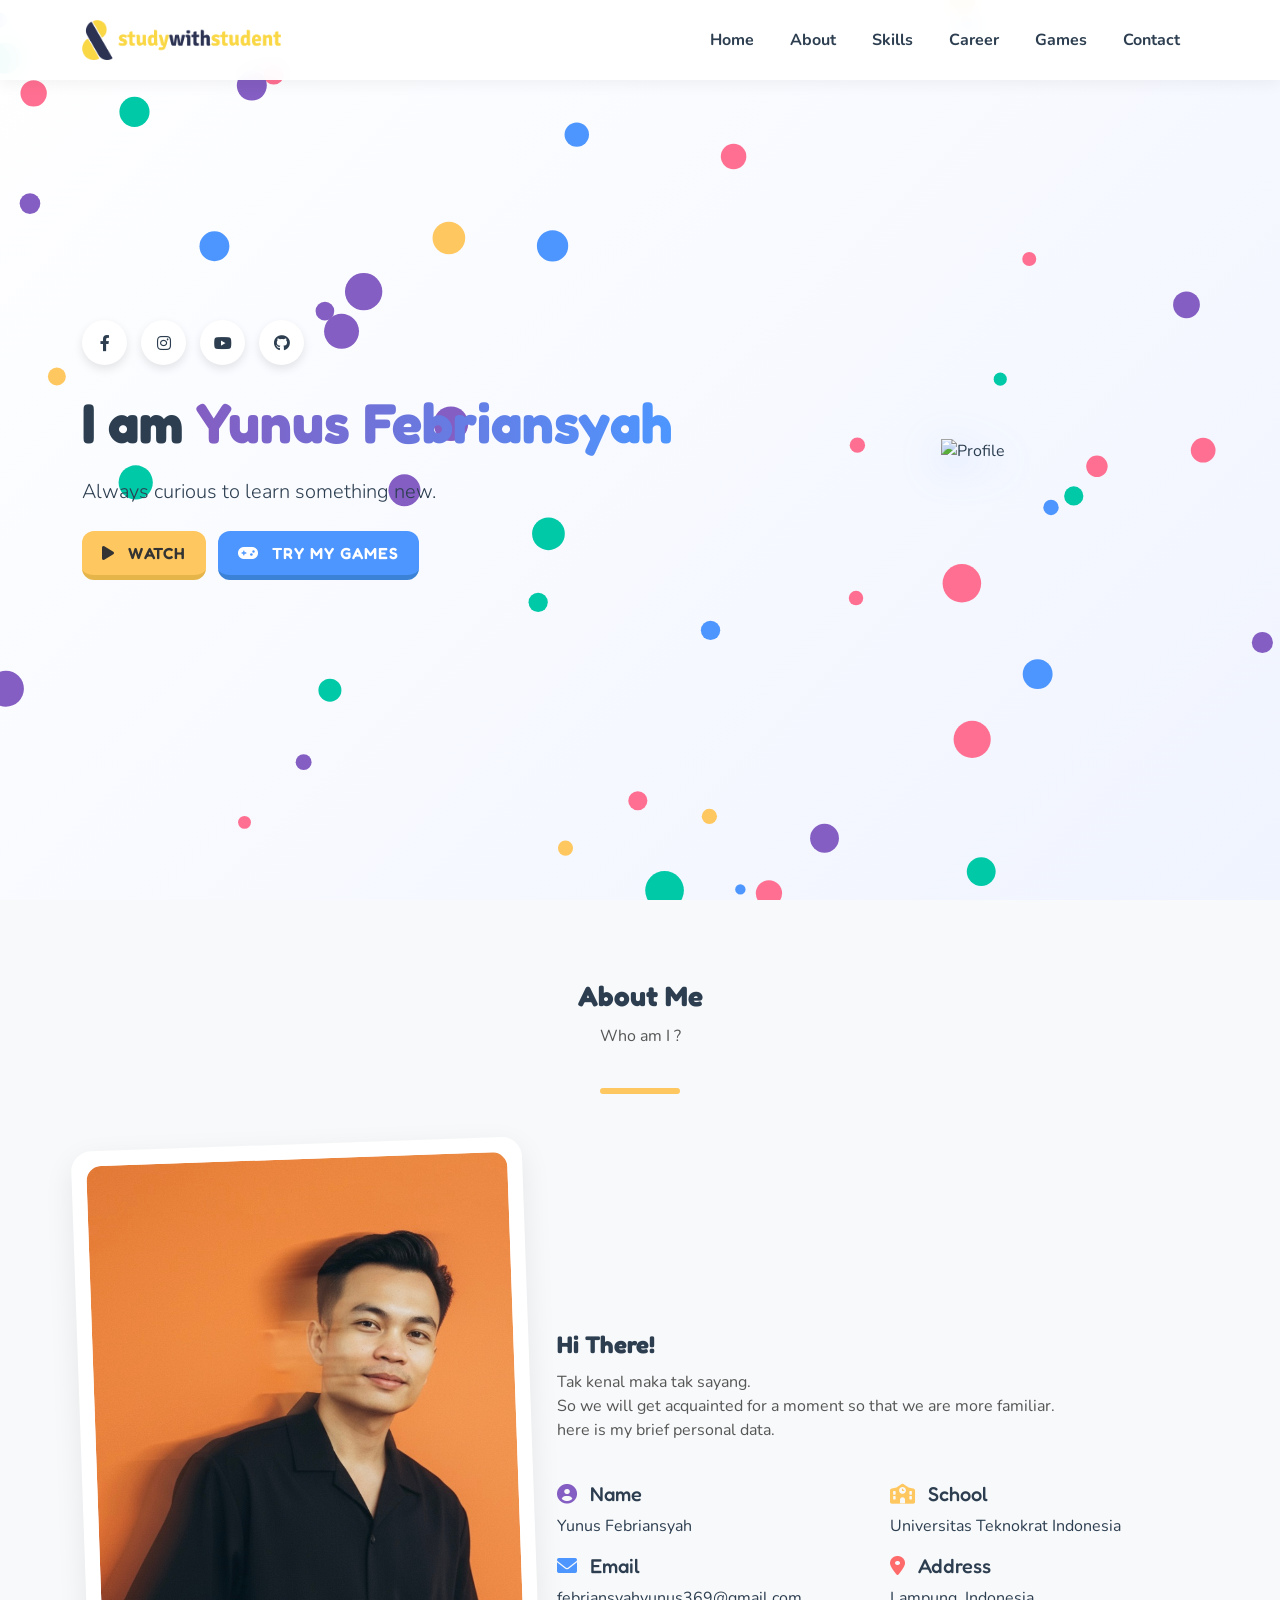
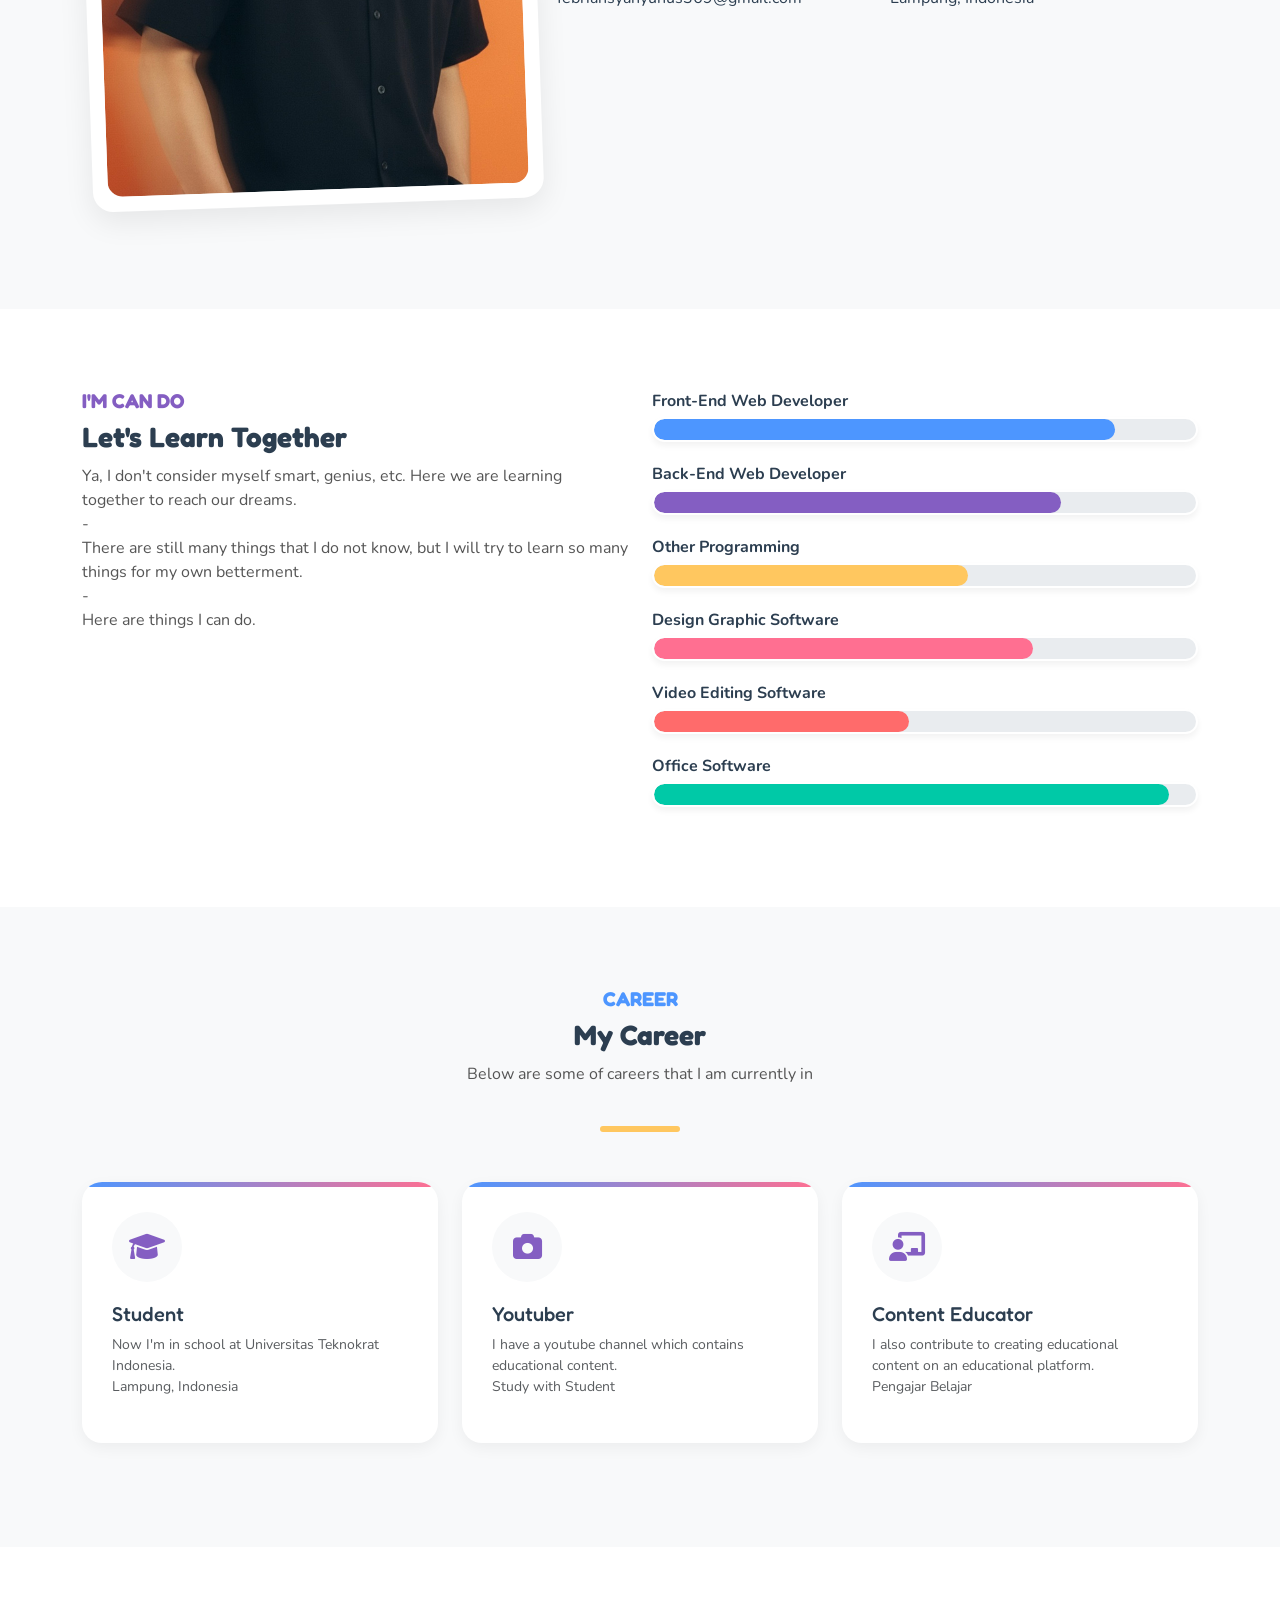
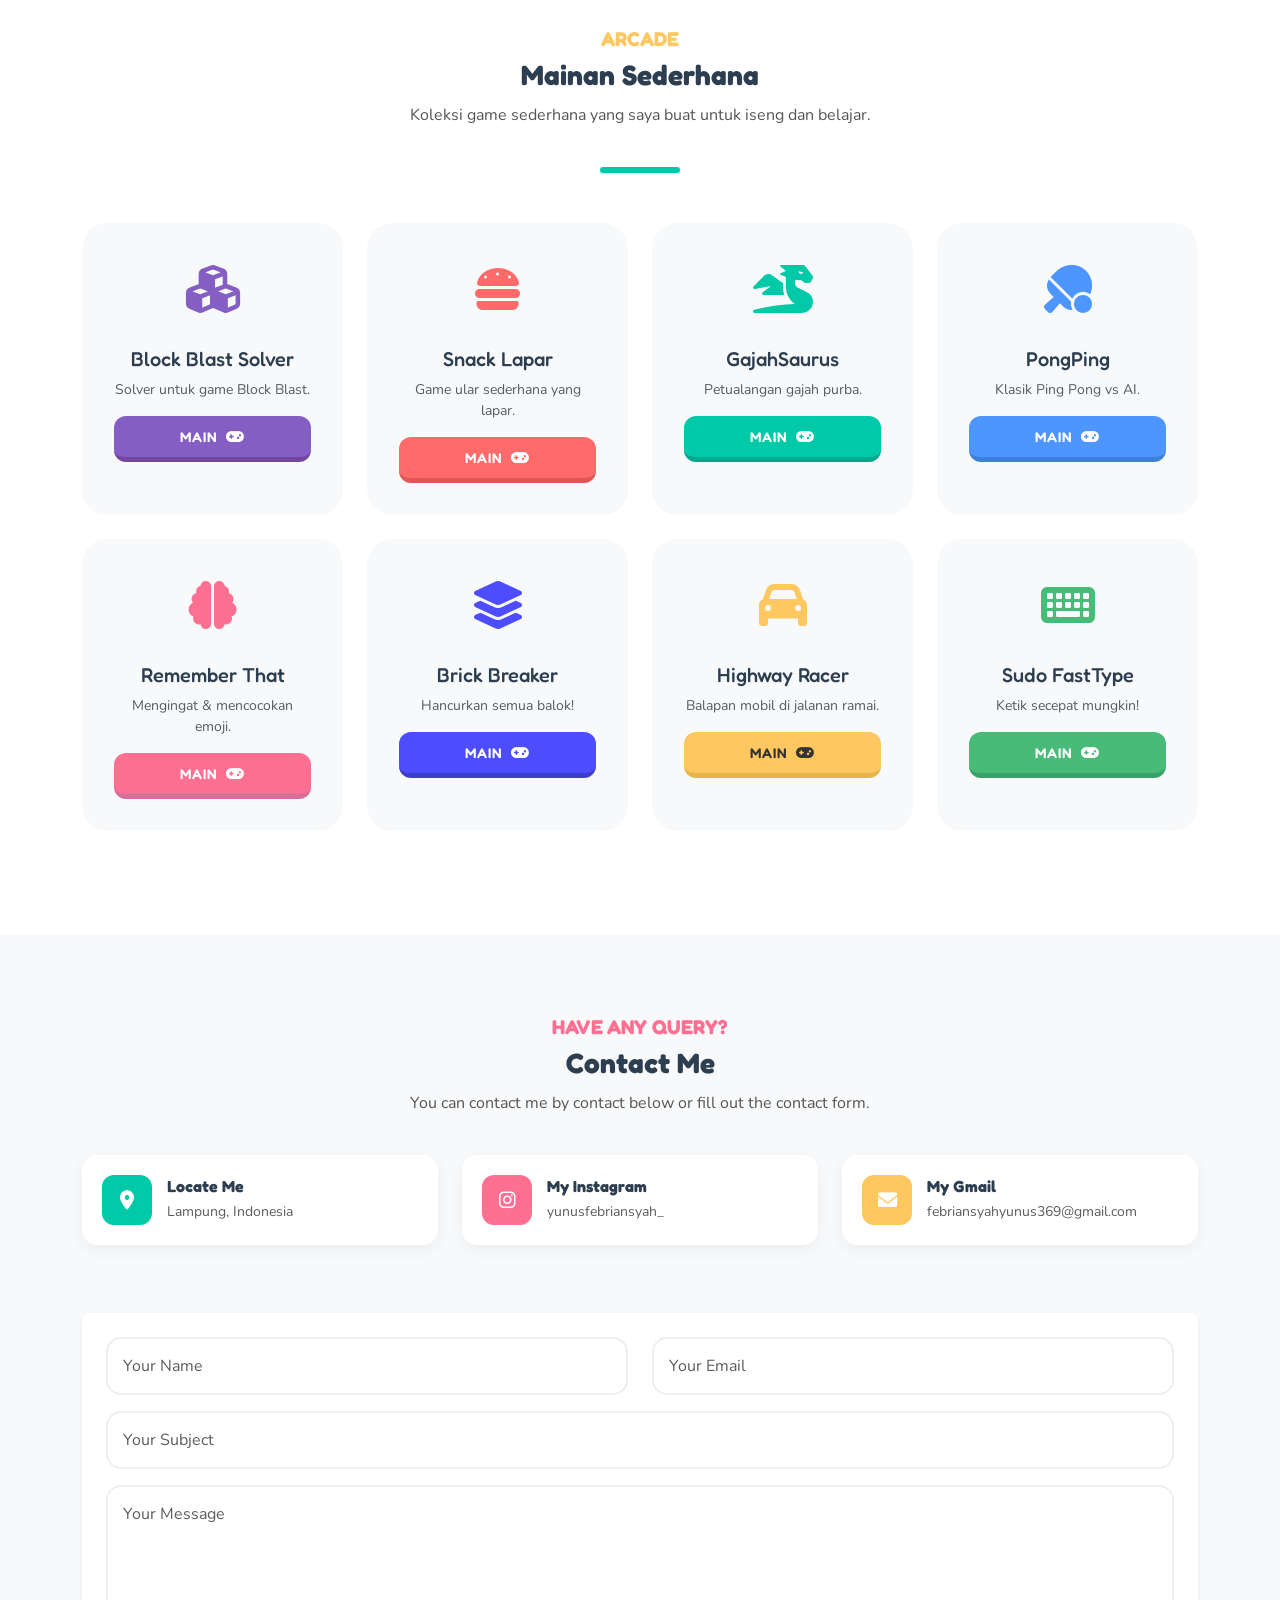
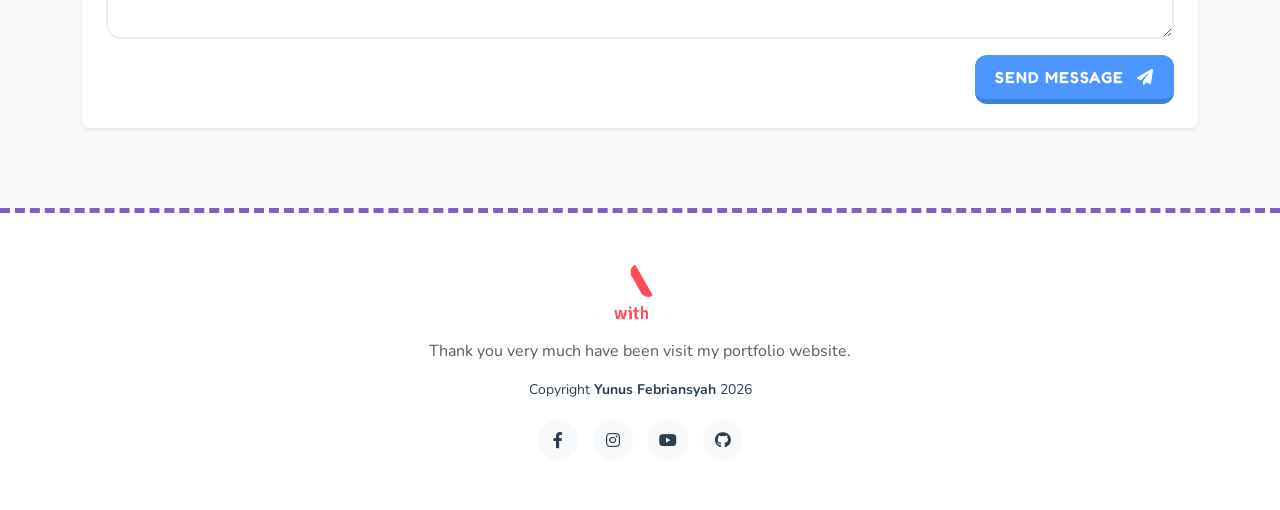
==== index.html @ 2b9d66e2 "Update game description for GajahSaurus" ====
<!doctype html>
<html lang="en">
  <head>
    <!-- Required meta tags -->
    <meta charset="utf-8">
    <meta name="viewport" content="width=device-width, initial-scale=1">

    <!-- Favicon -->
    <link rel="apple-touch-icon" sizes="180x180" href="assets/imgs/favicon/apple-touch-icon.pnggit">
    <link rel="icon" type="image/png" sizes="32x32" href="assets/imgs/favicon/favicon-32x32.png">
    <link rel="icon" type="image/png" sizes="16x16" href="assets/imgs/favicon/favicon-16x16.png">
    <link rel="manifest" href="assets/imgs/favicon/site.webmanifest">

    <!-- Bootstrap 5 CSS -->
    <link href="https://cdn.jsdelivr.net/npm/bootstrap@5.0.0/dist/css/bootstrap.min.css" rel="stylesheet" integrity="sha384-wEmeIV1mKuiNpC+IOBjI7aAzPcEZeedi5yW5f2yOq55WWLwNGmvvx4Um1vskeMj0" crossorigin="anonymous">

    <!-- Font Awesome -->
    <link rel="stylesheet" href="https://cdnjs.cloudflare.com/ajax/libs/font-awesome/6.0.0/css/all.min.css">

    <!-- Google Fonts -->
    <link href="https://fonts.googleapis.com/css2?family=Fredoka:wght@400;600&family=Nunito:wght@400;700&display=swap" rel="stylesheet">

    <title>Portfolio | Yunus Febriansyah</title>

    <style>
      /* --- 1. COLOR PALETTE (Solid & Vibrant) --- */
      :root {
        --solid-blue: #4D96FF;
        --solid-purple: #845EC2;
        --solid-pink: #FF6F91;
        --solid-green: #00C9A7;
        --solid-orange: #FFC75F;
        --solid-red: #FF6B6B;
        --solid-darkblue: #4D4DFF; /* For Brick Breaker */
        --solid-softgreen: #48BB78; /* NEW: For Sudo FastType */
        
        --text-dark: #2C3E50;
        --text-light: #555;
        --bg-color: #F8F9FA;
        
        --game-btn-shadow: rgba(0, 0, 0, 0.2);
      }

      /* --- GLOBAL STYLES --- */
      body {
        font-family: 'Nunito', sans-serif;
        background-color: var(--bg-color);
        color: var(--text-dark);
        overflow-x: hidden;
      }

      h1, h2, h3, h4, h5, h6, .navbar-brand {
        font-family: 'Fredoka', sans-serif;
      }

      section {
        padding: 80px 0;
        position: relative;
      }

      /* --- GAME BUTTON STYLE --- */
      .btn-game {
        font-family: 'Fredoka', sans-serif;
        font-weight: 600;
        text-transform: uppercase;
        letter-spacing: 1px;
        border: none;
        border-bottom: 5px solid var(--game-btn-shadow);
        border-radius: 12px;
        padding: 10px 20px;
        transition: all 0.1s ease-in-out;
        display: inline-block;
        text-decoration: none;
        color: white !important;
      }

      .btn-game:active {
        transform: translateY(5px);
        border-bottom: 0px solid transparent;
        margin-bottom: 5px;
      }

      /* Base Button Variants */
      .btn-primary-game { background-color: var(--solid-blue); border-color: #3b82d6; }
      .btn-success-game { background-color: var(--solid-green); border-color: #00a88f; }
      .btn-warning-game { background-color: var(--solid-orange); border-color: #e6b54a; color: #333 !important; }
      .btn-danger-game { background-color: var(--solid-red); border-color: #e05555; }
      .btn-purple-game { background-color: var(--solid-purple); border-color: #7346a3; }
      .btn-pink-game { background-color: var(--solid-pink); border-color: #d66d9a; } /* For Remember That */
      .btn-darkblue-game { background-color: var(--solid-darkblue); border-color: #3d3dcc; } /* For Brick Breaker */
      .btn-gold-game { background-color: var(--solid-softgreen); border-color: #38a169; color: white !important; } /* For Sudo FastType */

      /* --- 2. DESKTOP NAVBAR --- */
      .navbar {
        background: rgba(255, 255, 255, 0.95);
        backdrop-filter: blur(10px);
        box-shadow: 0 4px 15px rgba(0,0,0,0.05);
        transition: all 0.3s;
        padding: 15px 0;
        z-index: 1030;
      }
      
      .navbar .nav-link {
        color: var(--text-dark) !important;
        font-weight: 700;
        margin: 0 10px;
        position: relative;
      }
      .navbar .nav-link:hover {
        color: var(--solid-purple) !important;
      }

      /* --- 3. MOBILE MENU POPUP (Center Popup with Blur) --- */
      .mobile-menu-overlay {
        position: fixed;
        top: 0; left: 0;
        width: 100%;
        height: 100%;
        z-index: 9999;
        display: none;
        align-items: center;
        justify-content: center;
        
        /* Blur Effect & Dimming */
        background: rgba(0, 0, 0, 0.4); 
        backdrop-filter: blur(8px); 
        -webkit-backdrop-filter: blur(8px);
        
        opacity: 0;
        transition: opacity 0.3s ease-in-out;
      }
      
      .mobile-menu-overlay.active {
        display: flex;
        opacity: 1;
      }

      /* The White Container Box */
      .menu-box {
        background: white;
        width: 85%;
        max-width: 400px;
        border-radius: 30px;
        padding: 40px 20px;
        text-align: center;
        box-shadow: 0 20px 60px rgba(0,0,0,0.3);
        position: relative;
        
        /* Animation State: Hidden */
        transform: scale(0.8) translateY(20px);
        opacity: 0;
        transition: all 0.4s cubic-bezier(0.175, 0.885, 0.32, 1.275);
      }

      /* Animation State: Visible */
      .mobile-menu-overlay.active .menu-box {
        transform: scale(1) translateY(0);
        opacity: 1;
      }

      /* Text Styling inside Popup */
      .menu-title {
        font-family: 'Fredoka', sans-serif;
        font-size: 2rem;
        color: black; /* CHANGED TO BLACK */
        margin-bottom: 30px;
        position: relative;
        display: inline-block;
        font-weight: 800;
      }
      .menu-title::after {
        content: '';
        display: block;
        width: 50px;
        height: 4px;
        background: var(--solid-pink);
        margin: 5px auto 0;
        border-radius: 2px;
      }

      .mobile-link {
        display: block;
        font-size: 1.4rem;
        font-family: 'Fredoka', sans-serif;
        color: var(--solid-blue); /* TEXT BLUE */
        margin: 15px 0;
        text-decoration: none;
        padding: 12px 20px;
        border-radius: 15px;
        transition: 0.2s;
        position: relative;
        overflow: hidden;
      }

      /* Force Icons inside Mobile Links to be Blue */
      .mobile-link i {
        color: var(--solid-blue) !important; /* ICON BLUE */
        opacity: 1 !important; 
      }

      .mobile-link:hover {
        color: var(--solid-blue);
        background-color: #f0f4ff;
        transform: translateX(5px);
      }

      .close-menu-btn {
        position: absolute;
        top: 20px;
        right: 20px;
        width: 40px;
        height: 40px;
        background: #ffebeb;
        color: var(--solid-red);
        border: none;
        border-radius: 50%;
        font-size: 1.2rem;
        cursor: pointer;
        display: flex;
        align-items: center;
        justify-content: center;
        transition: 0.2s;
      }
      .close-menu-btn:hover {
        background: var(--solid-red);
        color: white;
        transform: rotate(90deg);
      }

      /* Hide default bootstrap collapse on mobile */
      @media (max-width: 991px) {
        .navbar-collapse {
          display: none !important;
        }
        .navbar-toggler {
          display: block;
        }
      }

      /* --- HERO SECTION --- */
      #hero {
        min-height: 100vh;
        display: flex;
        align-items: center;
        overflow: hidden;
        background: linear-gradient(135deg, #fff 0%, #f0f4ff 100%);
      }

      .hero-text h1 {
        font-size: 3.5rem;
        font-weight: 700;
        margin-bottom: 20px;
        color: var(--text-dark);
      }

      .name {
        background: linear-gradient(to right, var(--solid-purple), var(--solid-blue));
        -webkit-background-clip: text;
        -webkit-text-fill-color: transparent;
      }

      .hero-img {
        max-width: 100%;
        animation: float 6s ease-in-out infinite;
        filter: drop-shadow(0 10px 20px rgba(77, 150, 255, 0.4));
      }

      @keyframes float {
        0% { transform: translateY(0px); }
        50% { transform: translateY(-20px); }
        100% { transform: translateY(0px); }
      }

      .sosmed-hero a {
        display: inline-flex;
        justify-content: center;
        align-items: center;
        width: 45px;
        height: 45px;
        border-radius: 50%;
        background: white;
        color: var(--text-dark);
        margin-right: 10px;
        box-shadow: 0 4px 10px rgba(0,0,0,0.1);
        transition: 0.3s;
        text-decoration: none;
      }

      .sosmed-hero a:hover {
        transform: translateY(-3px) scale(1.1);
        background: var(--solid-pink);
        color: white;
      }

      /* --- ABOUT ME --- */
      .about-img-card {
        background: white;
        padding: 15px;
        border-radius: 20px;
        box-shadow: 0 10px 30px rgba(0,0,0,0.08);
        transform: rotate(-2deg);
        transition: 0.3s;
      }
      .about-img-card:hover {
        transform: rotate(0deg) scale(1.02);
      }
      .about-img-card img {
        width: 100%;
        border-radius: 15px;
      }

      /* --- SKILLS --- */
      .progress {
        height: 25px;
        background-color: #e9ecef;
        border-radius: 15px;
        margin-bottom: 20px;
        border: 2px solid #fff;
        box-shadow: 0 4px 6px rgba(0,0,0,0.05);
      }
      .progress-bar {
        border-radius: 12px;
        position: relative;
      }
      .progress-front { background-color: var(--solid-blue); }
      .progress-back { background-color: var(--solid-purple); }
      .progress-other { background-color: var(--solid-orange); }
      .progress-design { background-color: var(--solid-pink); }
      .progress-video { background-color: var(--solid-red); }
      .progress-office { background-color: var(--solid-green); }

      /* --- CAREER --- */
      .career-card {
        border: none;
        border-radius: 20px;
        background: white;
        padding: 30px;
        height: 100%;
        transition: 0.3s;
        box-shadow: 0 5px 15px rgba(0,0,0,0.05);
        position: relative;
        overflow: hidden;
      }
      .career-card:hover {
        transform: translateY(-10px);
        box-shadow: 0 15px 30px rgba(0,0,0,0.1);
      }
      .career-card::before {
        content: '';
        position: absolute;
        top: 0; left: 0; width: 100%; height: 5px;
        background: linear-gradient(90deg, var(--solid-blue), var(--solid-pink));
      }
      .career-icon {
        width: 70px;
        height: 70px;
        background: var(--bg-color);
        border-radius: 50%;
        display: flex;
        align-items: center;
        justify-content: center;
        font-size: 1.8rem;
        color: var(--solid-purple);
        margin-bottom: 20px;
      }

      /* --- PORTFOLIO --- */
      .portfolio-item {
        position: relative;
        overflow: hidden;
        border-radius: 20px;
        box-shadow: 0 5px 15px rgba(0,0,0,0.1);
        margin-bottom: 24px;
        cursor: pointer;
      }
      .portfolio-item img {
        transition: 0.5s;
        width: 100%;
        display: block;
      }
      .portfolio-item:hover img {
        transform: scale(1.1);
      }
      .overlay-portfolio {
        position: absolute;
        bottom: -100%;
        left: 0;
        right: 0;
        background: rgba(255, 255, 255, 0.9);
        padding: 20px;
        transition: 0.4s;
        text-align: center;
        backdrop-filter: blur(5px);
      }
      .portfolio-item:hover .overlay-portfolio {
        bottom: 0;
      }

      /* --- MAINAN SEDERHANA --- */
      #games {
        background-color: #fff;
      }
      .game-card {
        background: var(--bg-color);
        border: 2px solid transparent;
        border-radius: 25px;
        padding: 30px;
        text-align: center;
        transition: 0.3s;
        height: 100%;
        position: relative;
      }
      .game-card:hover {
        border-color: var(--solid-orange);
        transform: translateY(-5px);
        box-shadow: 0 10px 25px rgba(255, 199, 95, 0.4);
      }
      .game-icon {
        font-size: 3rem;
        margin-bottom: 20px;
        color: var(--text-dark);
      }
      
      /* --- MATCHING ICON & BUTTON COLORS --- */
      
      /* Block Blast Solver: PURPLE */
      .game-card.p1 .game-icon { color: var(--solid-purple); }
      
      /* Snack Lapar: RED */
      .game-card.p2 .game-icon { color: var(--solid-red); }
      
      /* GajahSaurus: GREEN */
      .game-card.p3 .game-icon { color: var(--solid-green); }
      
      /* PongPing: BLUE */
      .game-card.p4 .game-icon { color: var(--solid-blue); }
      
      /* Remember That: PINK */
      .game-card.p5 .game-icon { color: var(--solid-pink); }
      
      /* Brick Breaker: DARK BLUE */
      .game-card.p6 .game-icon { color: var(--solid-darkblue); }

      /* Highway Racer: ORANGE */
      .game-card.p7 .game-icon { color: var(--solid-orange); }

      /* Sudo FastType: SOFT GREEN */
      .game-card.p8 .game-icon { color: var(--solid-softgreen); }


      /* --- CONTACT --- */
      .contact-card {
        background: white;
        border-radius: 15px;
        padding: 20px;
        box-shadow: 0 5px 15px rgba(0,0,0,0.05);
        margin-bottom: 20px;
        display: flex;
        align-items: center;
        transition: 0.3s;
      }
      .contact-card:hover {
        transform: scale(1.02);
      }
      .contact-icon-box {
        width: 50px;
        height: 50px;
        border-radius: 12px;
        background: var(--solid-green);
        color: white;
        display: flex;
        align-items: center;
        justify-content: center;
        font-size: 1.2rem;
        margin-right: 15px;
      }
      .form-control {
        border-radius: 15px;
        padding: 15px;
        background: #fff;
        border: 2px solid #eee;
        transition: 0.3s;
      }
      .form-control:focus {
        border-color: var(--solid-blue);
        box-shadow: 0 0 0 0.2rem rgba(77, 150, 255, 0.25);
      }

      /* --- FOOTER --- */
      .footer {
        background: white;
        padding: 50px 0;
        text-align: center;
        border-top: 5px dashed var(--solid-purple);
      }
      .footer a {
        color: var(--text-dark);
        text-decoration: none;
        font-weight: 600;
        transition: 0.3s;
      }
      .footer-sosmed {
        display: flex;
        justify-content: center;
        gap: 15px;
        margin-top: 20px;
      }
      .footer-sosmed a {
        width: 40px;
        height: 40px;
        background: var(--bg-color);
        display: flex;
        align-items: center;
        justify-content: center;
        border-radius: 50%;
      }

      /* Canvas */
      #particles-js {
        position: absolute;
        width: 100%;
        height: 100%;
        top: 0;
        left: 0;
        z-index: 0;
        pointer-events: none;
      }

      /* Titles */
      .section-title { font-weight: 800; color: var(--text-dark); margin-bottom: 10px; }
      .section-description { color: var(--text-light); margin-bottom: 40px; }
      .line { display: block; width: 80px; height: 6px; background: var(--solid-orange); margin: 0 auto 50px auto; border-radius: 10px; }
    </style>
  </head>
  <body id="home">

    <!-- Desktop Navbar -->
    <nav class="navbar navbar-expand-lg fixed-top navbar-light">
      <div class="container">
        <a class="navbar-brand fw-bold" href="#home">
          <img src="assets/imgs/sws-logo-ori.png" height="40" alt="Logo">
        </a>
        
        <!-- Mobile Toggler Button -->
        <button class="navbar-toggler d-lg-none" type="button" id="mobile-menu-btn" style="border:none;">
          <i class="fa fa-bars fa-2x" style="color: var(--solid-blue)"></i>
        </button>

        <!-- Desktop Menu -->
        <div class="collapse navbar-collapse d-none d-lg-flex">
          <div class="navbar-nav ms-auto">
            <a class="nav-link" href="#home">Home</a>
            <a class="nav-link" href="#about">About</a>
            <a class="nav-link" href="#skills">Skills</a>
            <a class="nav-link" href="#career">Career</a>
            <a class="nav-link" href="#games">Games</a>
            <!-- <a class="nav-link" href="#portfolio">Portfolio</a> -->
            <a class="nav-link" href="#contact">Contact</a>
          </div>
        </div>
      </div>
    </nav>

    <!-- Mobile Menu Overlay (Center Popup) -->
    <div class="mobile-menu-overlay" id="mobile-menu-overlay">
      
      <!-- The Container Box -->
      <div class="menu-box">
        <button class="close-menu-btn" id="close-menu-btn"><i class="fas fa-times"></i></button>
        
        <!-- Decorative Title (Black) -->
        <h2 class="menu-title">Let's Go!</h2>
        
        <!-- Links (Blue Text & Blue Icons) -->
        <a href="#home" class="mobile-link">Home <i class="fas fa-home float-end mt-2"></i></a>
        <a href="#about" class="mobile-link">About Me <i class="fas fa-user float-end mt-2"></i></a>
        <a href="#skills" class="mobile-link">Skills <i class="fas fa-code float-end mt-2"></i></a>
        <a href="#career" class="mobile-link">Career <i class="fas fa-briefcase float-end mt-2"></i></a>
        <a href="#games" class="mobile-link">Games <i class="fas fa-gamepad float-end mt-2"></i></a>
        <!-- <a href="#portfolio" class="mobile-link">Portfolio <i class="fas fa-images float-end mt-2"></i></a> -->
        <a href="#contact" class="mobile-link">Contact <i class="fas fa-paper-plane float-end mt-2"></i></a>
      </div>
      
    </div>

    <!-- Hero Section -->
    <section class="hero position-relative" id="hero">
      <canvas id="particles-js"></canvas>
      
      <div class="container content-hero position-relative" style="z-index: 1;">
        <div class="row align-items-center">
          <div class="col-lg-7 col-md-12 hero-text">
            
            <div class="sosmed-hero mb-4">
              <a target="_blank" href="https://www.facebook.com/yunuz.febrianzah.1/"><i class="fab fa-facebook-f"></i></a>
              <a target="_blank" href="https://www.instagram.com/studywithstudent_/"><i class="fab fa-instagram"></i></a>
              <a target="_blank" href="https://www.youtube.com/studywithstudentkuy"><i class="fab fa-youtube"></i></a>
              <a target="_blank" href="https://github.com/yunusfebriansyah"><i class="fab fa-github"></i></a>
            </div>

            <h1>I am <span id="name" class="name"></span></h1>
            <p class="lead mb-4">Always curious to learn something new.</p>
            
            <!-- Buttons Swapped & Changed -->
            <button type="button" class="btn btn-game btn-warning-game me-2" data-bs-toggle="modal" data-bs-target="#exampleModal">
              <i class="fa fa-play me-2"></i> Watch
            </button>
            <a href="#games" class="btn btn-game btn-primary-game"><i class="fas fa-gamepad me-2"></i> Try My Games</a>

          </div>

          <div class="col-lg-5 col-md-12 text-center mt-5 mt-lg-0">
            <img src="assets/imgs/profile-hero.png" class="hero-img" alt="Profile">
          </div>
        </div>
      </div>
    </section>

    <!-- About Section -->
    <section class="about" id="about">
      <div class="container">
        <h3 class="section-title text-center">About Me</h3>
        <p class="section-description text-center">Who am I ?</p>
        <span class="line rounded-pill"></span>
        
        <div class="row align-items-center">
          <div class="col-lg-5 col-md-12 mb-4">
            <div class="about-img-card">
              <img src="assets/imgs/about-me-new.jpg" alt="About Me">
            </div>
          </div>
          
          <div class="col-lg-7 col-md-12">
            <h4 class="section-title">Hi There!</h4>
            <p class="section-description">
              Tak kenal maka tak sayang. <br>
              So we will get acquainted for a moment so that we are more familiar. <br>
              here is my brief personal data.
            </p>

            <div class="row mt-4">
              <div class="col-xl-6 col-lg-12 mb-3">
                <h5><i class="fas fa-user-circle me-2" style="color:var(--solid-purple)"></i> Name</h5>
                <p>Yunus Febriansyah</p>
                
                <h5><i class="fas fa-envelope me-2" style="color:var(--solid-blue)"></i> Email</h5>
                <p>febriansyahyunus369@gmail.com</p>
              </div>
              <div class="col-xl-6 col-lg-12">
                <h5><i class="fas fa-school me-2" style="color:var(--solid-orange)"></i> School</h5>
                <p>Universitas Teknokrat Indonesia</p>
                
                <h5><i class="fas fa-map-marker-alt me-2" style="color:var(--solid-red)"></i> Address</h5>
                <p>Lampung, Indonesia</p>
              </div>
            </div>
          </div>
        </div>
      </div>
    </section>

    <!-- Skills Section -->
    <section class="skills" id="skills" style="background-color: #fff;">
      <div class="container">
        <div class="row">
          <div class="col-lg-6 col-md-12 mb-4">
            <h5 style="color:var(--solid-purple); font-weight:700;">I'M CAN DO</h5>
            <h3 class="section-title">Let's Learn Together</h3>
            <p class="section-description">
              Ya, I don't consider myself smart, genius, etc. Here we are learning together to reach our dreams. <br>
              - <br>
              There are still many things that I do not know, but I will try to learn so many things for my own betterment. <br>
              - <br>
              Here are things I can do.
            </p>
          </div>

          <div class="col-lg-6 col-md-12">
            <p class="mb-1 fw-bold">Front-End Web Developer</p>
            <div class="progress">
              <div class="progress-bar progress-front" role="progressbar" style="width: 85%"></div>
            </div>

            <p class="mb-1 fw-bold">Back-End Web Developer</p>
            <div class="progress">
              <div class="progress-bar progress-back" role="progressbar" style="width: 75%"></div>
            </div>

            <p class="mb-1 fw-bold">Other Programming</p>
            <div class="progress">
              <div class="progress-bar progress-other" role="progressbar" style="width: 58%"></div>
            </div>

            <p class="mb-1 fw-bold">Design Graphic Software</p>
            <div class="progress">
              <div class="progress-bar progress-design" role="progressbar" style="width: 70%"></div>
            </div>

            <p class="mb-1 fw-bold">Video Editing Software</p>
            <div class="progress">
              <div class="progress-bar progress-video" role="progressbar" style="width: 47%"></div>
            </div>

            <p class="mb-1 fw-bold">Office Software</p>
            <div class="progress">
              <div class="progress-bar progress-office" role="progressbar" style="width: 95%"></div>
            </div>
          </div>
        </div>
      </div>
    </section>

    <!-- Career Section -->
    <section class="career" id="career">
      <div class="container">
        <h5 class="text-center fw-bold" style="color:var(--solid-blue)">CAREER</h5>
        <h3 class="section-title text-center">My Career</h3>
        <p class="section-description text-center">Below are some of careers that I am currently in</p>
        <span class="line rounded-pill"></span>

        <div class="row">
          <div class="col-lg-4 col-md-12 mb-4">
            <div class="career-card">
              <div class="career-icon">
                <i class="fa fa-graduation-cap"></i>
              </div>
              <h5>Student</h5>
              <p class="text-muted small">
                Now I'm in school at Universitas Teknokrat Indonesia.<br>
                Lampung, Indonesia
              </p>
            </div>
          </div>
          <div class="col-lg-4 col-md-12 mb-4">
            <div class="career-card">
              <div class="career-icon">
                <i class="fa fa-camera"></i>
              </div>
              <h5>Youtuber</h5>
              <p class="text-muted small">
                I have a youtube channel which contains educational content.<br>
                Study with Student
              </p>
            </div>
          </div>
          <div class="col-lg-4 col-md-12 mb-4">
            <div class="career-card">
              <div class="career-icon">
                <i class="fas fa-chalkboard-teacher"></i>
              </div>
              <h5>Content Educator</h5>
              <p class="text-muted small">
                I also contribute to creating educational content on an educational platform.<br>
                Pengajar Belajar
              </p>
            </div>
          </div>
        </div>
      </div>
    </section>

    <!-- SECTION: MAINAN SEDERHANA (8 GAMES) -->
    <section class="games" id="games">
      <div class="container">
        <h5 class="text-center fw-bold" style="color:var(--solid-orange)">ARCADE</h5>
        <h3 class="section-title text-center">Mainan Sederhana</h3>
        <p class="section-description text-center">Koleksi game sederhana yang saya buat untuk iseng dan belajar.</p>
        <span class="line rounded-pill" style="background: var(--solid-green);"></span>

        <div class="row justify-content-center">
          
          <!-- 1. Block Blast Solver: PURPLE -->
          <div class="col-lg-3 col-md-6 mb-4">
            <div class="game-card p1">
              <div class="game-icon"><i class="fas fa-cubes"></i></div>
              <h5>Block Blast Solver</h5>
              <p class="small text-muted mb-3">Solver untuk game Block Blast.</p>
              <a href="block-blast-solver.html" class="btn btn-game btn-purple-game btn-sm w-100">Main <i class="fas fa-gamepad ms-1"></i></a>
            </div>
          </div>

          <!-- 2. Snack Lapar: RED (Icon changed to Snake) -->
          <div class="col-lg-3 col-md-6 mb-4">
            <div class="game-card p2">
              <div class="game-icon"><i class="fas fa-hamburger"></i></div>
              <h5>Snack Lapar</h5>
              <p class="small text-muted mb-3">Game ular sederhana yang lapar.</p>
              <a href="snack-lapar.html" class="btn btn-game btn-danger-game btn-sm w-100">Main <i class="fas fa-gamepad ms-1"></i></a>
            </div>
          </div>

          <!-- 3. GajahSaurus: GREEN -->
          <div class="col-lg-3 col-md-6 mb-4">
            <div class="game-card p3">
              <div class="game-icon"><i class="fas fa-dragon"></i></div>
              <h5>GajahSaurus</h5>
              <p class="small text-muted mb-3">Petualangan gajah purba.</p>
              <a href="gajahsaurus.html" class="btn btn-game btn-success-game btn-sm w-100">Main <i class="fas fa-gamepad ms-1"></i></a>
            </div>
          </div>

          <!-- 4. PongPing: BLUE -->
          <div class="col-lg-3 col-md-6 mb-4">
            <div class="game-card p4">
              <div class="game-icon"><i class="fas fa-table-tennis"></i></div>
              <h5>PongPing</h5>
              <p class="small text-muted mb-3">Klasik Ping Pong vs AI.</p>
              <a href="pongping.html" class="btn btn-game btn-primary-game btn-sm w-100">Main <i class="fas fa-gamepad ms-1"></i></a>
            </div>
          </div>

          <!-- 5. Remember That: PINK -->
          <div class="col-lg-3 col-md-6 mb-4">
            <div class="game-card p5">
              <div class="game-icon"><i class="fas fa-brain"></i></div>
              <h5>Remember That</h5>
              <p class="small text-muted mb-3">Mengingat & mencocokan emoji.</p>
              <a href="remember-that.html" class="btn btn-game btn-pink-game btn-sm w-100">Main <i class="fas fa-gamepad ms-1"></i></a>
            </div>
          </div>

          <!-- 6. Brick Breaker: DARK BLUE (Was Aether Drift) -->
          <div class="col-lg-3 col-md-6 mb-4">
            <div class="game-card p6">
              <div class="game-icon"><i class="fas fa-layer-group"></i></div>
              <h5>Brick Breaker</h5>
              <p class="small text-muted mb-3">Hancurkan semua balok!</p>
              <a href="brick-breaker.html" class="btn btn-game btn-darkblue-game btn-sm w-100">Main <i class="fas fa-gamepad ms-1"></i></a>
            </div>
          </div>

          <!-- 7. Highway Racer: ORANGE -->
          <div class="col-lg-3 col-md-6 mb-4">
            <div class="game-card p7">
              <div class="game-icon"><i class="fas fa-car"></i></div>
              <h5>Highway Racer</h5>
              <p class="small text-muted mb-3">Balapan mobil di jalanan ramai.</p>
              <a href="highway-racer.html" class="btn btn-game btn-warning-game btn-sm w-100">Main <i class="fas fa-gamepad ms-1"></i></a>
            </div>
          </div>

          <!-- 8. Sudo FastType: SOFT GREEN -->
          <div class="col-lg-3 col-md-6 mb-4">
            <div class="game-card p8">
              <div class="game-icon"><i class="fas fa-keyboard"></i></div>
              <h5>Sudo FastType</h5>
              <p class="small text-muted mb-3">Ketik secepat mungkin!</p>
              <a href="sudo-fast-type.html" class="btn btn-game btn-gold-game btn-sm w-100">Main <i class="fas fa-gamepad ms-1"></i></a>
            </div>
          </div>

        </div>
      </div>
    </section>

    <!-- Portfolio Section (COMMENTED OUT) -->
    <!--
    <section class="portfolio" id="portfolio" style="background: white;">
      <div class="container">
        <h3 class="section-title text-center">Portfolio Showcase</h3>
        <p class="section-description text-center">Below are some of careers that I am currently in</p>
        <span class="line rounded-pill"></span>

        <div class="row justify-content-center">
          <div class="col-lg-4 col-md-6">
            <div class="portfolio-item rounded">
              <img src="assets/imgs/portfolio/portfolio-1.jpg" class="w-100" alt="Portfolio 1">
              <div class="overlay-portfolio">
                <h4 class="text-center">Portfolio 1</h4>
              </div>
            </div>
          </div>
          <div class="col-lg-4 col-md-6 mb-4">
            <div class="portfolio-item rounded">
              <img src="assets/imgs/portfolio/portfolio-2.jpg" class="w-100" alt="Portfolio 2">
              <div class="overlay-portfolio">
                <h4 class="text-center">Portfolio 2</h4>
              </div>
            </div>
          </div>
          <div class="col-lg-4 col-md-6 mb-4">
            <div class="portfolio-item rounded">
              <img src="assets/imgs/portfolio/portfolio-3.jpg" class="w-100" alt="Portfolio 3">
              <div class="overlay-portfolio">
                <h4 class="text-center">Portfolio 3</h4>
              </div>
            </div>
          </div>
          <div class="col-lg-4 col-md-6 mb-4">
            <div class="portfolio-item rounded">
              <img src="assets/imgs/portfolio/portfolio-4.jpg" class="w-100" alt="Portfolio 4">
              <div class="overlay-portfolio">
                <h4 class="text-center">Portfolio 4</h4>
              </div>
            </div>
          </div>
          <div class="col-lg-4 col-md-6 mb-4">
            <div class="portfolio-item rounded">
              <img src="assets/imgs/portfolio/portfolio-5.jpg" class="w-100" alt="Portfolio 5">
              <div class="overlay-portfolio">
                <h4 class="text-center">Portfolio 5</h4>
              </div>
            </div>
          </div>
          <div class="col-lg-4 col-md-6 mb-4">
            <div class="portfolio-item rounded">
              <img src="assets/imgs/portfolio/portfolio-6.jpg" class="w-100" alt="Portfolio 6">
              <div class="overlay-portfolio">
                <h4 class="text-center">Portfolio 6</h4>
              </div>
            </div>
          </div>
          <div class="col-lg-4 col-md-6 mb-4">
            <div class="portfolio-item rounded">
              <img src="assets/imgs/portfolio/portfolio-7.jpg" class="w-100" alt="Portfolio 7">
              <div class="overlay-portfolio">
                <h4 class="text-center">Portfolio 7</h4>
              </div>
            </div>
          </div>
          <div class="col-lg-4 col-md-6 mb-4">
            <div class="portfolio-item rounded">
              <img src="assets/imgs/portfolio/portfolio-8.jpg" class="w-100" alt="Portfolio 8">
              <div class="overlay-portfolio">
                <h4 class="text-center">Portfolio 8</h4>
              </div>
            </div>
          </div>
          <div class="col-lg-4 col-md-6 mb-4">
            <div class="portfolio-item rounded">
              <img src="assets/imgs/portfolio/portfolio-9.jpg" class="w-100" alt="Portfolio 9">
              <div class="overlay-portfolio">
                <h4 class="text-center">Portfolio 9</h4>
              </div>
            </div>
          </div>
        </div>

        <p class="note text-center text-muted mt-4">
          *Foto Portfolio hanya ambil dari Unsplash.<br>
          Dikarenakan males design hasil project :')
        </p>
      </div>
    </section>
    -->

    <!-- Contact Section -->
    <section class="contact" id="contact">
      <div class="container">
        <h5 class="text-center fw-bold" style="color:var(--solid-pink)">HAVE ANY QUERY?</h5>
        <h3 class="section-title text-center">Contact Me</h3>
        <p class="section-description text-center">You can contact me by contact below or fill out the contact form.</p>

        <div class="row sosmed-row mb-5">
          <div class="col-lg-4 col-md-12">
            <div class="contact-card">
              <div class="contact-icon-box">
                <i class="fas fa-map-marker-alt"></i>
              </div>
              <div>
                <h6 class="fw-bold mb-1">Locate Me</h6>
                <p class="small mb-0 text-muted">Lampung, Indonesia</p>
              </div>
            </div>
          </div>
          <div class="col-lg-4 col-md-12">
            <div class="contact-card">
              <div class="contact-icon-box" style="background:var(--solid-pink)">
                <i class="fab fa-instagram"></i>
              </div>
              <div>
                <h6 class="fw-bold mb-1">My Instagram</h6>
                <p class="small mb-0 text-muted">yunusfebriansyah_</p>
              </div>
            </div>
          </div>
          <div class="col-lg-4 col-md-12">
            <div class="contact-card">
              <div class="contact-icon-box" style="background:var(--solid-orange)">
                <i class="fa fa-envelope"></i>
              </div>
              <div>
                <h6 class="fw-bold mb-1">My Gmail</h6>
                <p class="small mb-0 text-muted">febriansyahyunus369@gmail.com</p>
              </div>
            </div>
          </div>
        </div>

        <!-- Alerts -->
        <div class="alert alert-success alert-dismissible fade show align-items-center mb-4 alert-success-contact d-none" role="alert">
          <i class="fas fa-check-circle me-2 fs-4"></i>
          <div>Data yang kamu isi <strong>berhasil dikirim!!</strong></div>
          <button type="button" class="btn-close" data-bs-dismiss="alert"></button>
        </div>
        <div class="alert alert-danger alert-dismissible fade show align-items-center mb-4 alert-danger-contact d-none" role="alert">
          <i class="fas fa-exclamation-triangle me-2 fs-4"></i>
          <div>Data yang kamu isi <strong>gagal dikirim!!</strong></div>
          <button type="button" class="btn-close" data-bs-dismiss="alert"></button>
        </div>

        <!-- Form -->
        <form name="submit-to-google-sheet" class="bg-white p-4 rounded-3 shadow-sm">
          <div class="row">
            <div class="col-lg-6 col-md-12 mb-3">
              <input required type="text" class="form-control" name="name" placeholder="Your Name">
            </div>
            <div class="col-lg-6 col-md-12 mb-3">
              <input required type="email" class="form-control" name="email" placeholder="Your Email">
            </div>
          </div>
          <div class="row mb-3">
            <div class="col-12">
              <input required type="text" class="form-control" name="subject" placeholder="Your Subject">
            </div>
          </div>
          <div class="row mb-3">
            <div class="col-12">
              <textarea class="form-control" rows="5" name="message" placeholder="Your Message" required></textarea>
            </div>
          </div>
          <div class="d-grid gap-2 d-md-flex justify-content-md-end">
            <button type="submit" class="btn btn-game btn-primary-game">Send Message <i class="fas fa-paper-plane ms-2"></i></button>
            <button class="btn btn-game btn-secondary-game d-none" type="button" disabled>
              <span class="spinner-border spinner-border-sm" role="status" aria-hidden="true"></span>
              Loading...
            </button>
          </div>
        </form>

      </div>
    </section>

    <!-- Footer -->
    <section class="footer">
      <div class="container">
        <img src="assets/imgs/sws-logo-down.png" height="60" alt="Logo" class="mb-3">
        <p class="text-muted">Thank you very much have been visit my portfolio website.</p>
        <p class="small">Copyright <strong>Yunus Febriansyah</strong> <span id="current-year"></span></p>
        
        <div class="footer-sosmed">
          <a target="_blank" href="https://www.facebook.com/yunuz.febrianzah.1/"><i class="fab fa-facebook-f"></i></a>
          <a target="_blank" href="https://www.instagram.com/studywithstudent_/"><i class="fab fa-instagram"></i></a>
          <a target="_blank" href="https://www.youtube.com/studywithstudentkuy"><i class="fab fa-youtube"></i></a>
          <a target="_blank" href="https://github.com/yunusfebriansyah"><i class="fab fa-github"></i></a>
        </div>
      </div>
    </section>

    <!-- Modal Video -->
    <div class="modal fade" id="exampleModal" tabindex="-1" aria-hidden="true">
      <div class="modal-dialog modal-xl modal-dialog-centered">
        <div class="modal-content rounded-4 overflow-hidden border-0 shadow">
          <div class="modal-header border-0 justify-content-end">
            <button type="button" class="btn-close" data-bs-dismiss="modal" aria-label="Close"></button>
          </div>
          <div class="modal-body p-0 bg-black">
            <div class="ratio ratio-16x9">
              <iframe src="https://www.youtube.com/embed/m5MevIukJCk?rel=0" title="YouTube video" allowfullscreen></iframe>
            </div>
          </div>
        </div>
      </div>
    </div>

    <!-- Scripts -->
    <script src="https://cdn.jsdelivr.net/npm/bootstrap@5.0.0/dist/js/bootstrap.bundle.min.js" integrity="sha384-p34f1UUtsS3wqzfto5wAAmdvj+osOnFyQFpp4Ua3gs/ZVWx6oOypYoCJhGGScy+8" crossorigin="anonymous"></script>
    <script src="https://code.jquery.com/jquery-3.6.0.min.js" integrity="sha256-/xUj+3OJU5yExlq6GSYGSHk7tPXikynS7ogEvDej/m4=" crossorigin="anonymous"></script>

    <script>
      // --- 1. DYNAMIC COPYRIGHT YEAR ---
      document.getElementById('current-year').textContent = new Date().getFullYear();

      // --- 2. TYPEWRITER EFFECT ---
      const nameElement = document.getElementById('name');
      const nameText = "Yunus Febriansyah";
      let i = 0;

      function typeWriter() {
        if (i < nameText.length) {
          nameElement.innerHTML += nameText.charAt(i);
          i++;
          setTimeout(typeWriter, 100);
        }
      }
      document.addEventListener('DOMContentLoaded', typeWriter);

      // --- 3. CUSTOM PARTICLE SYSTEM ---
      const canvas = document.getElementById('particles-js');
      const ctx = canvas.getContext('2d');
      canvas.width = window.innerWidth;
      canvas.height = window.innerHeight;

      let particlesArray;

      class Particle {
        constructor() {
          this.x = Math.random() * canvas.width;
          this.y = Math.random() * canvas.height;
          this.size = Math.random() * 15 + 5;
          this.speedX = Math.random() * 2 - 1;
          this.speedY = Math.random() * 2 - 1;
          const colors = ['#4D96FF', '#845EC2', '#FF6F91', '#FFC75F', '#00C9A7'];
          this.color = colors[Math.floor(Math.random() * colors.length)];
        }
        update() {
          this.x += this.speedX;
          this.y += this.speedY;
          if (this.size > 0.2) this.size -= 0.05; 
          if (this.size <= 0.2) {
             this.x = Math.random() * canvas.width;
             this.y = Math.random() * canvas.height;
             this.size = Math.random() * 15 + 5;
          }
        }
        draw() {
          ctx.fillStyle = this.color;
          ctx.beginPath();
          ctx.arc(this.x, this.y, this.size, 0, Math.PI * 2);
          ctx.fill();
        }
      }

      function initParticles() {
        particlesArray = [];
        for (let i = 0; i < 50; i++) {
          particlesArray.push(new Particle());
        }
      }

      function animateParticles() {
        ctx.clearRect(0, 0, canvas.width, canvas.height);
        for (let i = 0; i < particlesArray.length; i++) {
          particlesArray[i].update();
          particlesArray[i].draw();
        }
        requestAnimationFrame(animateParticles);
      }

      initParticles();
      animateParticles();

      window.addEventListener('resize', () => {
        canvas.width = window.innerWidth;
        canvas.height = window.innerHeight;
        initParticles();
      });

      // --- 4. MOBILE MENU LOGIC (Improved Popup) ---
      const mobileMenuBtn = document.getElementById('mobile-menu-btn');
      const closeMenuBtn = document.getElementById('close-menu-btn');
      const mobileMenuOverlay = document.getElementById('mobile-menu-overlay');
      const mobileLinks = document.querySelectorAll('.mobile-link');

      function toggleMenu() {
        mobileMenuOverlay.classList.toggle('active');
        document.body.style.overflow = mobileMenuOverlay.classList.contains('active') ? 'hidden' : 'auto';
      }

      mobileMenuBtn.addEventListener('click', toggleMenu);
      closeMenuBtn.addEventListener('click', toggleMenu);

      // Close menu when a link is clicked
      mobileLinks.forEach(link => {
        link.addEventListener('click', toggleMenu);
      });

      // --- 5. FORM HANDLING LOGIC ---
      const form = document.forms['submit-to-google-sheet'];
      const btnSend = document.querySelector('.btn-send');
      const btnLoading = document.querySelector('.btn-loading');
      const alertSuccess = document.querySelector('.alert-success-contact');
      const alertDanger = document.querySelector('.alert-danger-contact');

      form.addEventListener('submit', e => {
        e.preventDefault();
        // Simulate Loading
        btnSend.classList.toggle('d-none');
        btnLoading.classList.toggle('d-none');

        // Mocking fetch
        setTimeout(() => {
           btnSend.classList.toggle('d-none');
           btnLoading.classList.toggle('d-none');
           form.reset();
           alertSuccess.classList.remove('d-none');
           
           setTimeout(() => {
             alertSuccess.classList.add('d-none');
           }, 3000);
        }, 2000);
      });
    </script>
  </body>
</html>
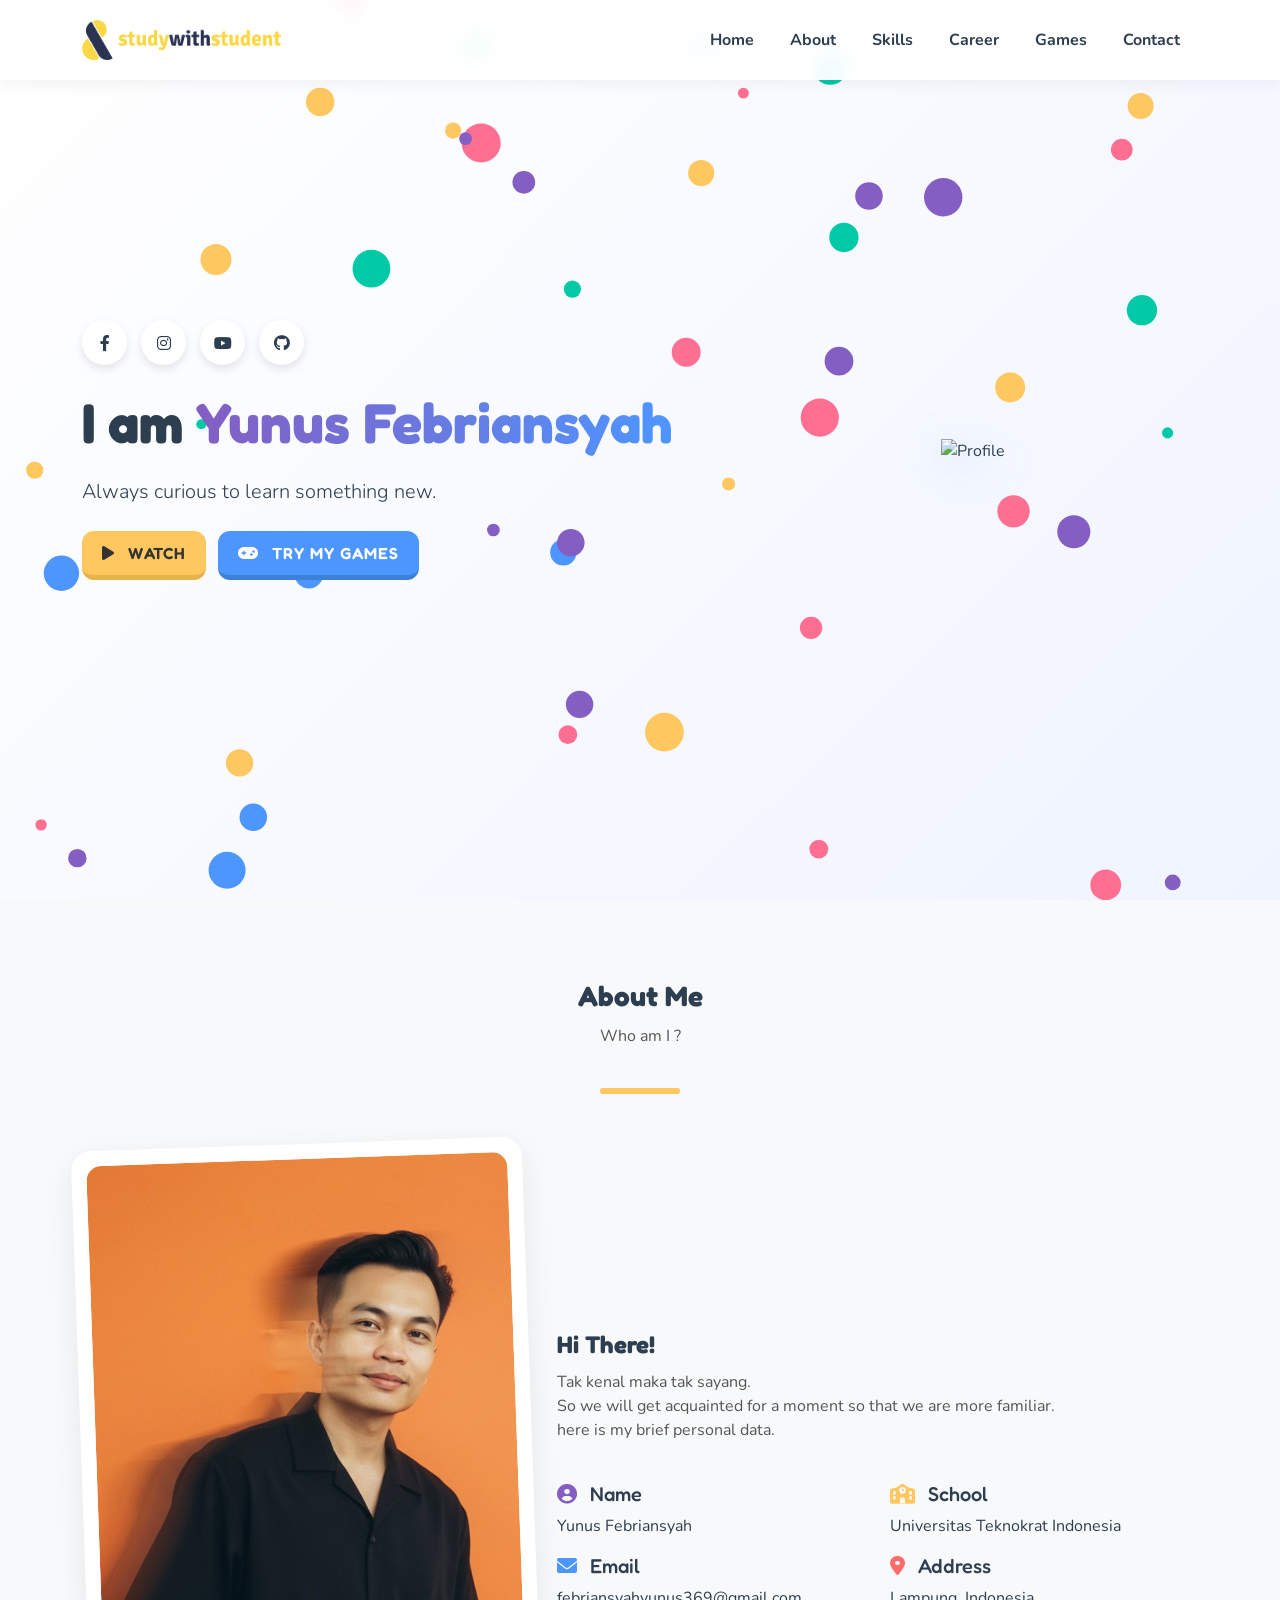
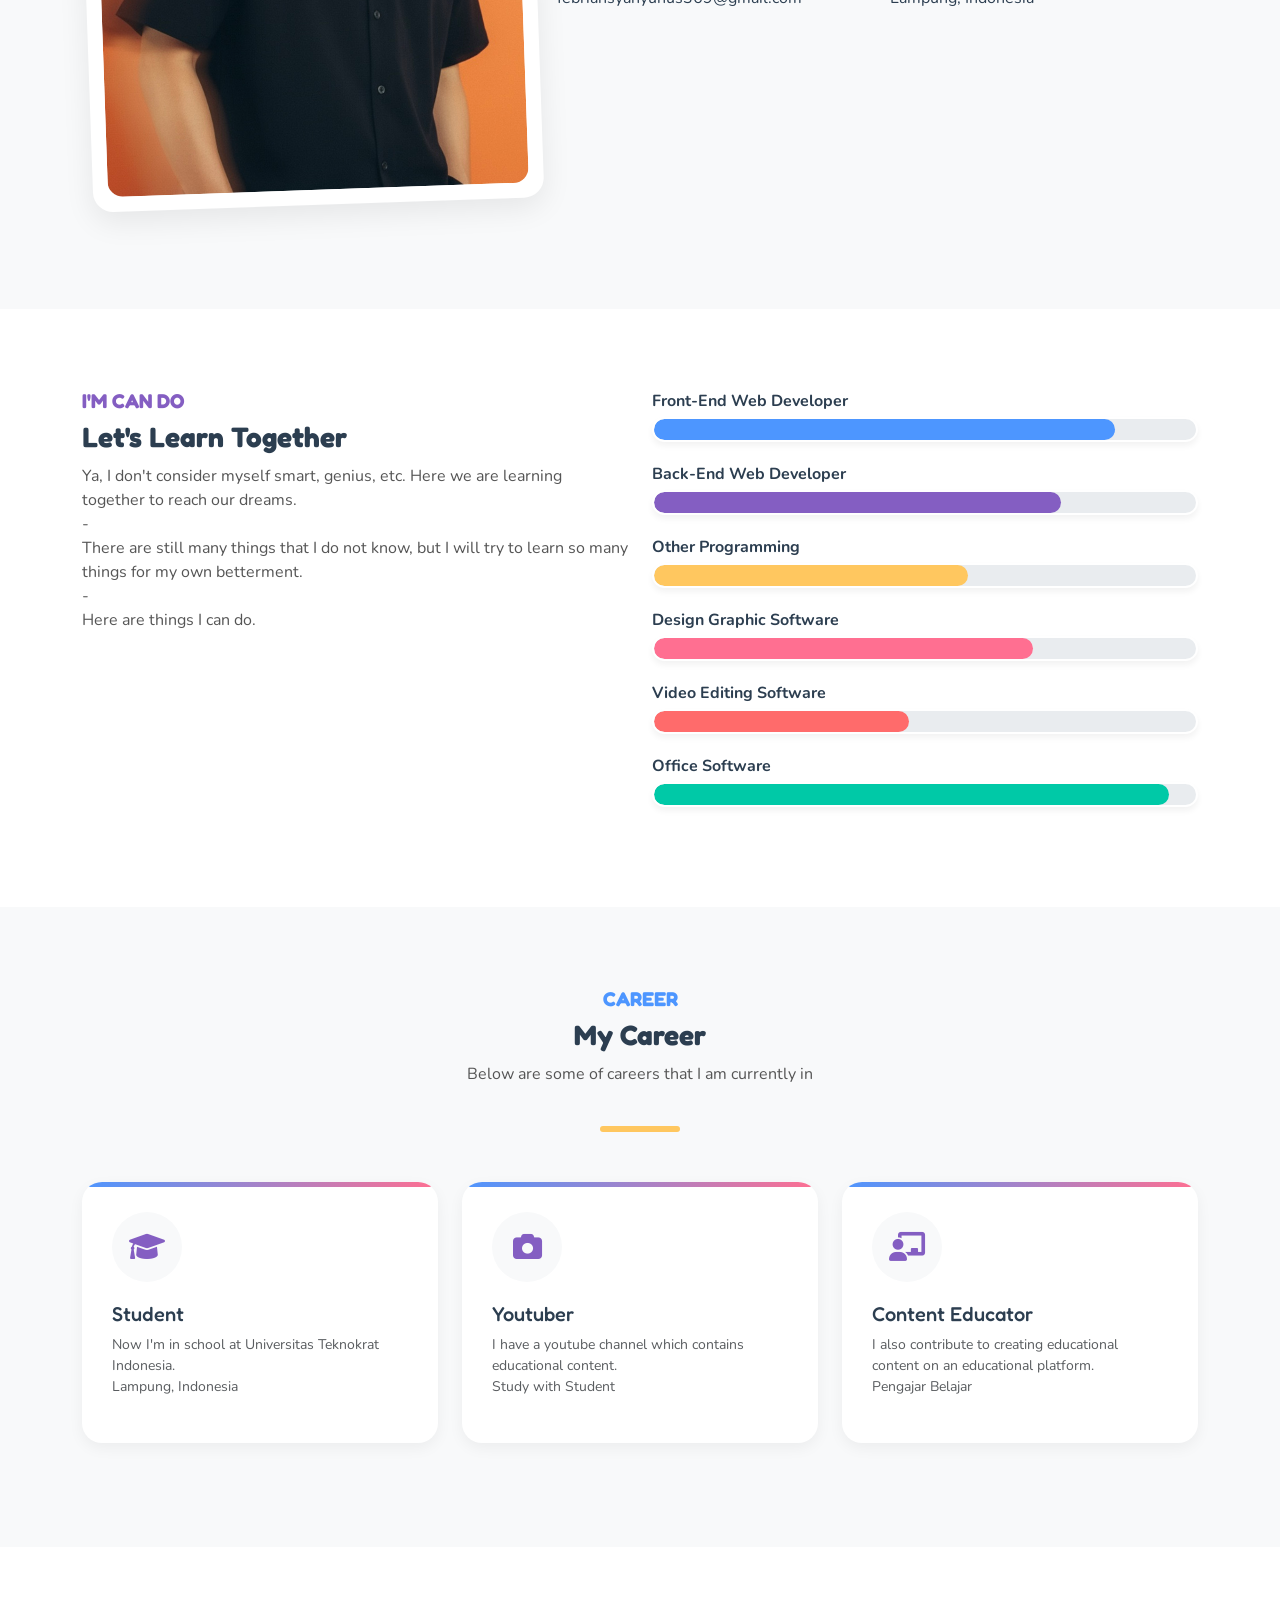
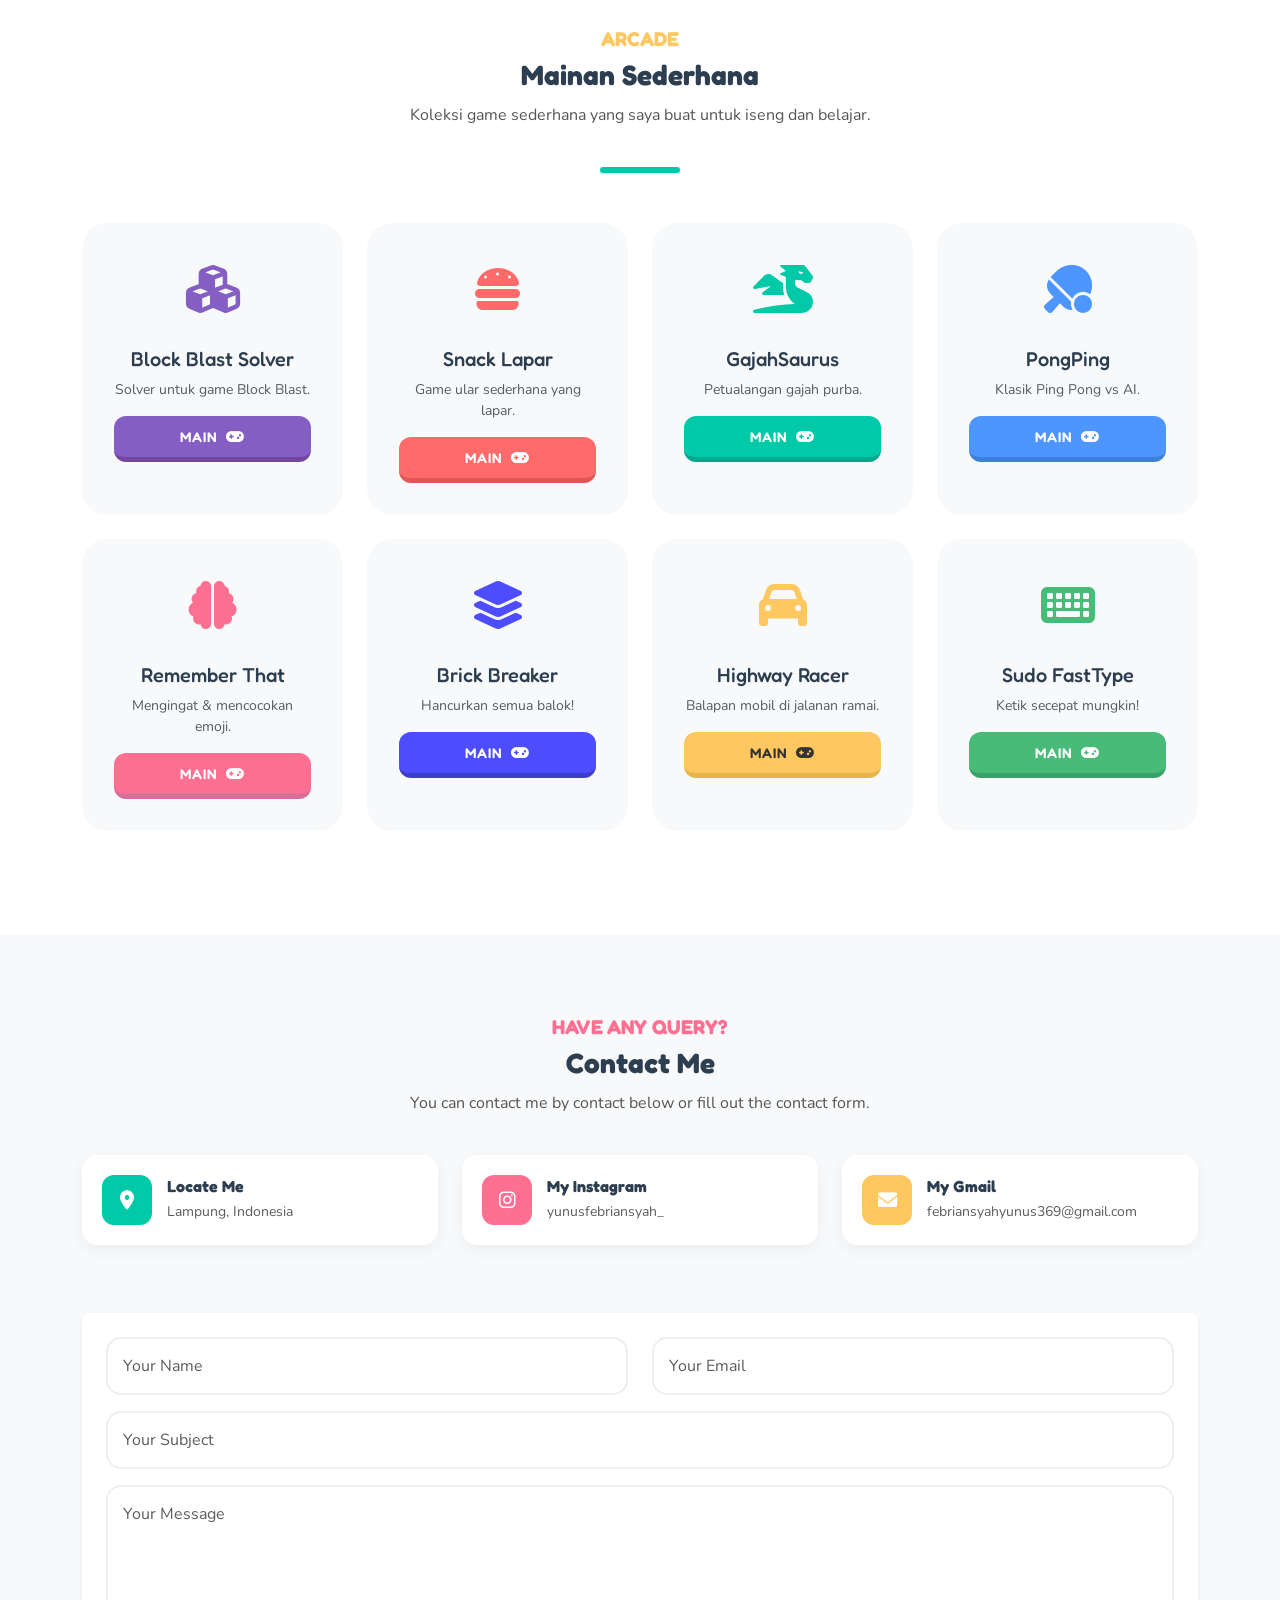
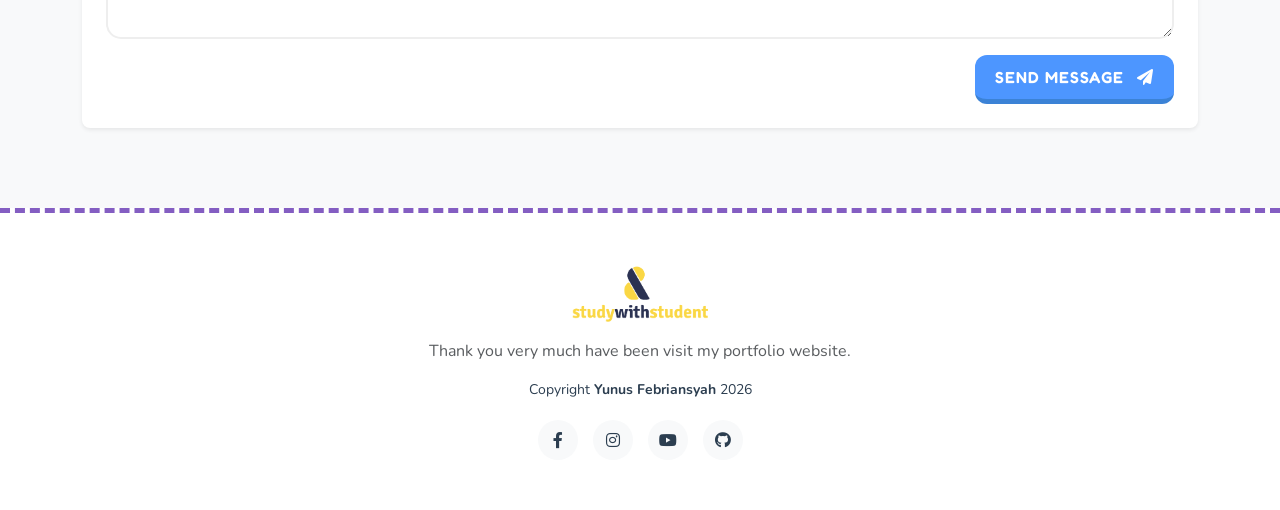
==== commit a1b43a00: "Update footer logo image source" ====
--- a/index.html
+++ b/index.html
@@ -1034,7 +1034,7 @@
     <!-- Footer -->
     <section class="footer">
       <div class="container">
-        <img src="assets/imgs/sws-logo-down.png" height="60" alt="Logo" class="mb-3">
+        <img src="assets/imgs/sws-logo-down-ori.png" height="60" alt="Logo" class="mb-3">
         <p class="text-muted">Thank you very much have been visit my portfolio website.</p>
         <p class="small">Copyright <strong>Yunus Febriansyah</strong> <span id="current-year"></span></p>
         
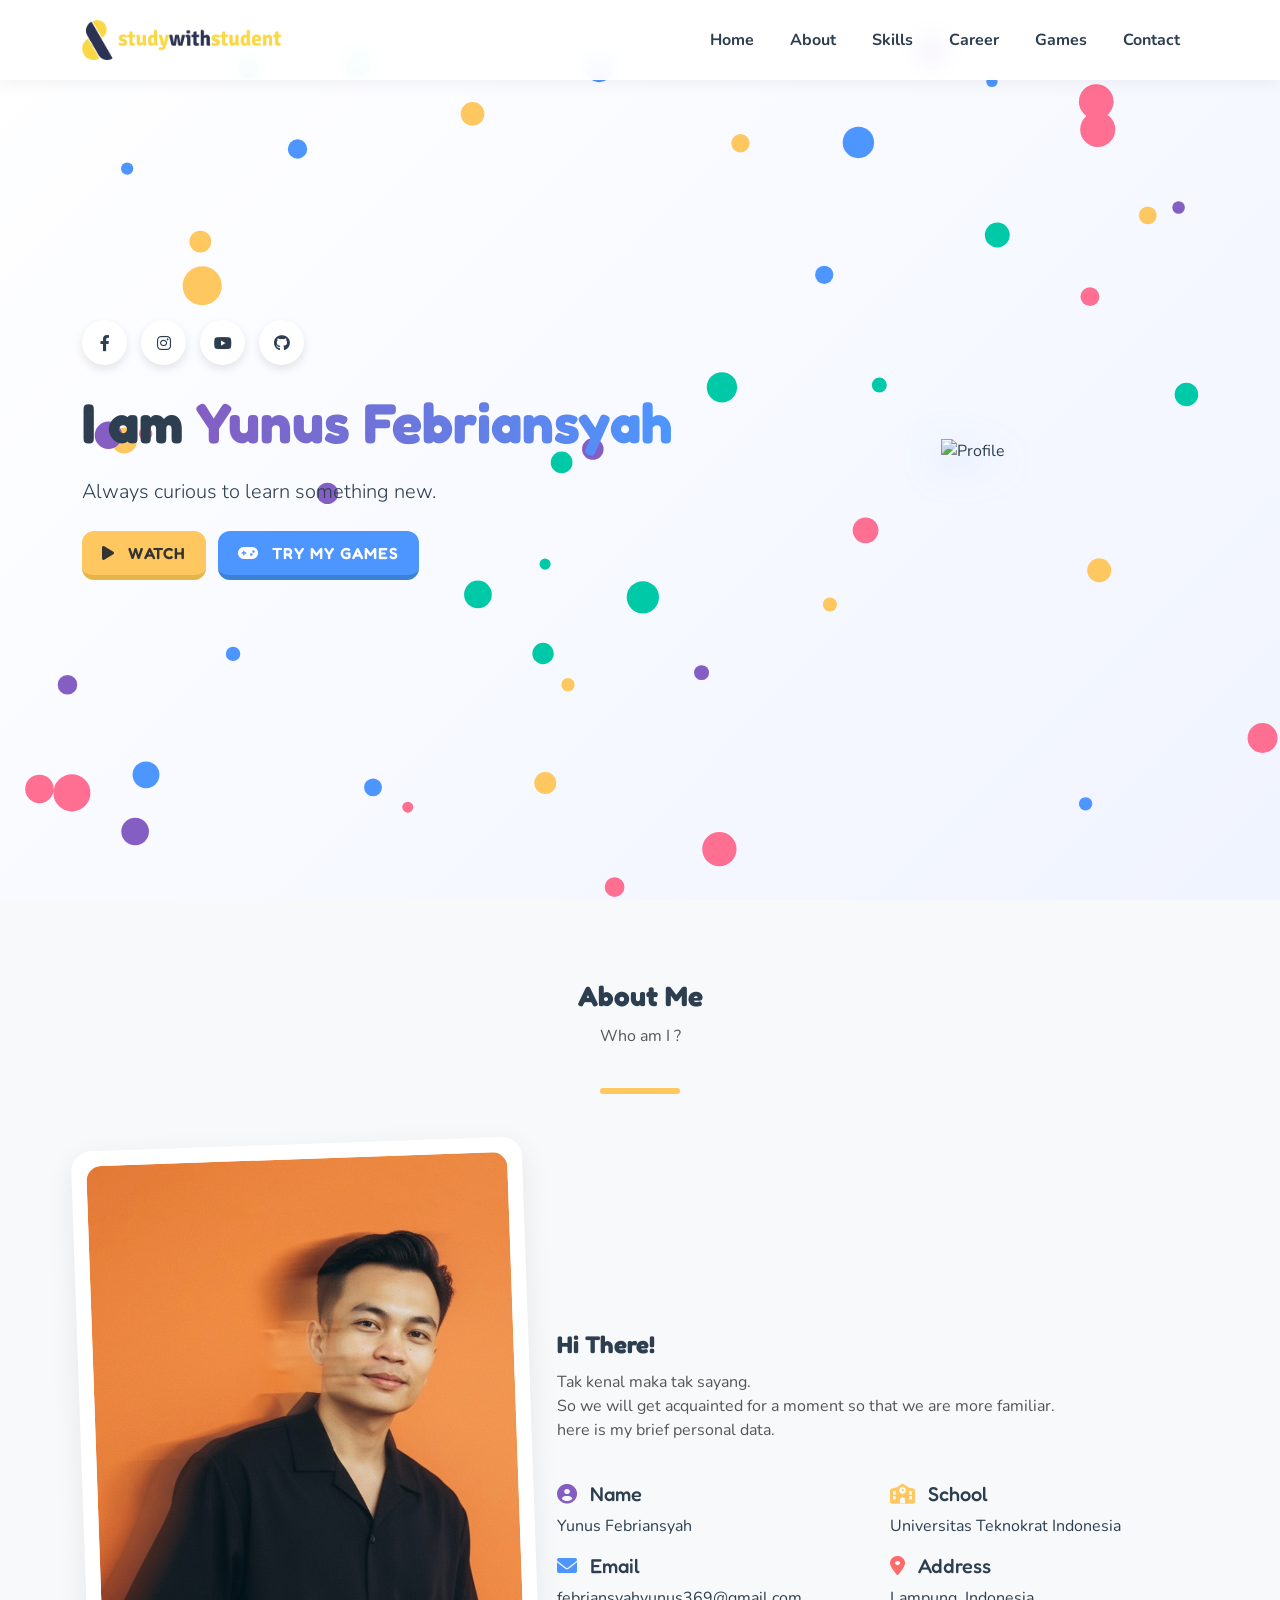
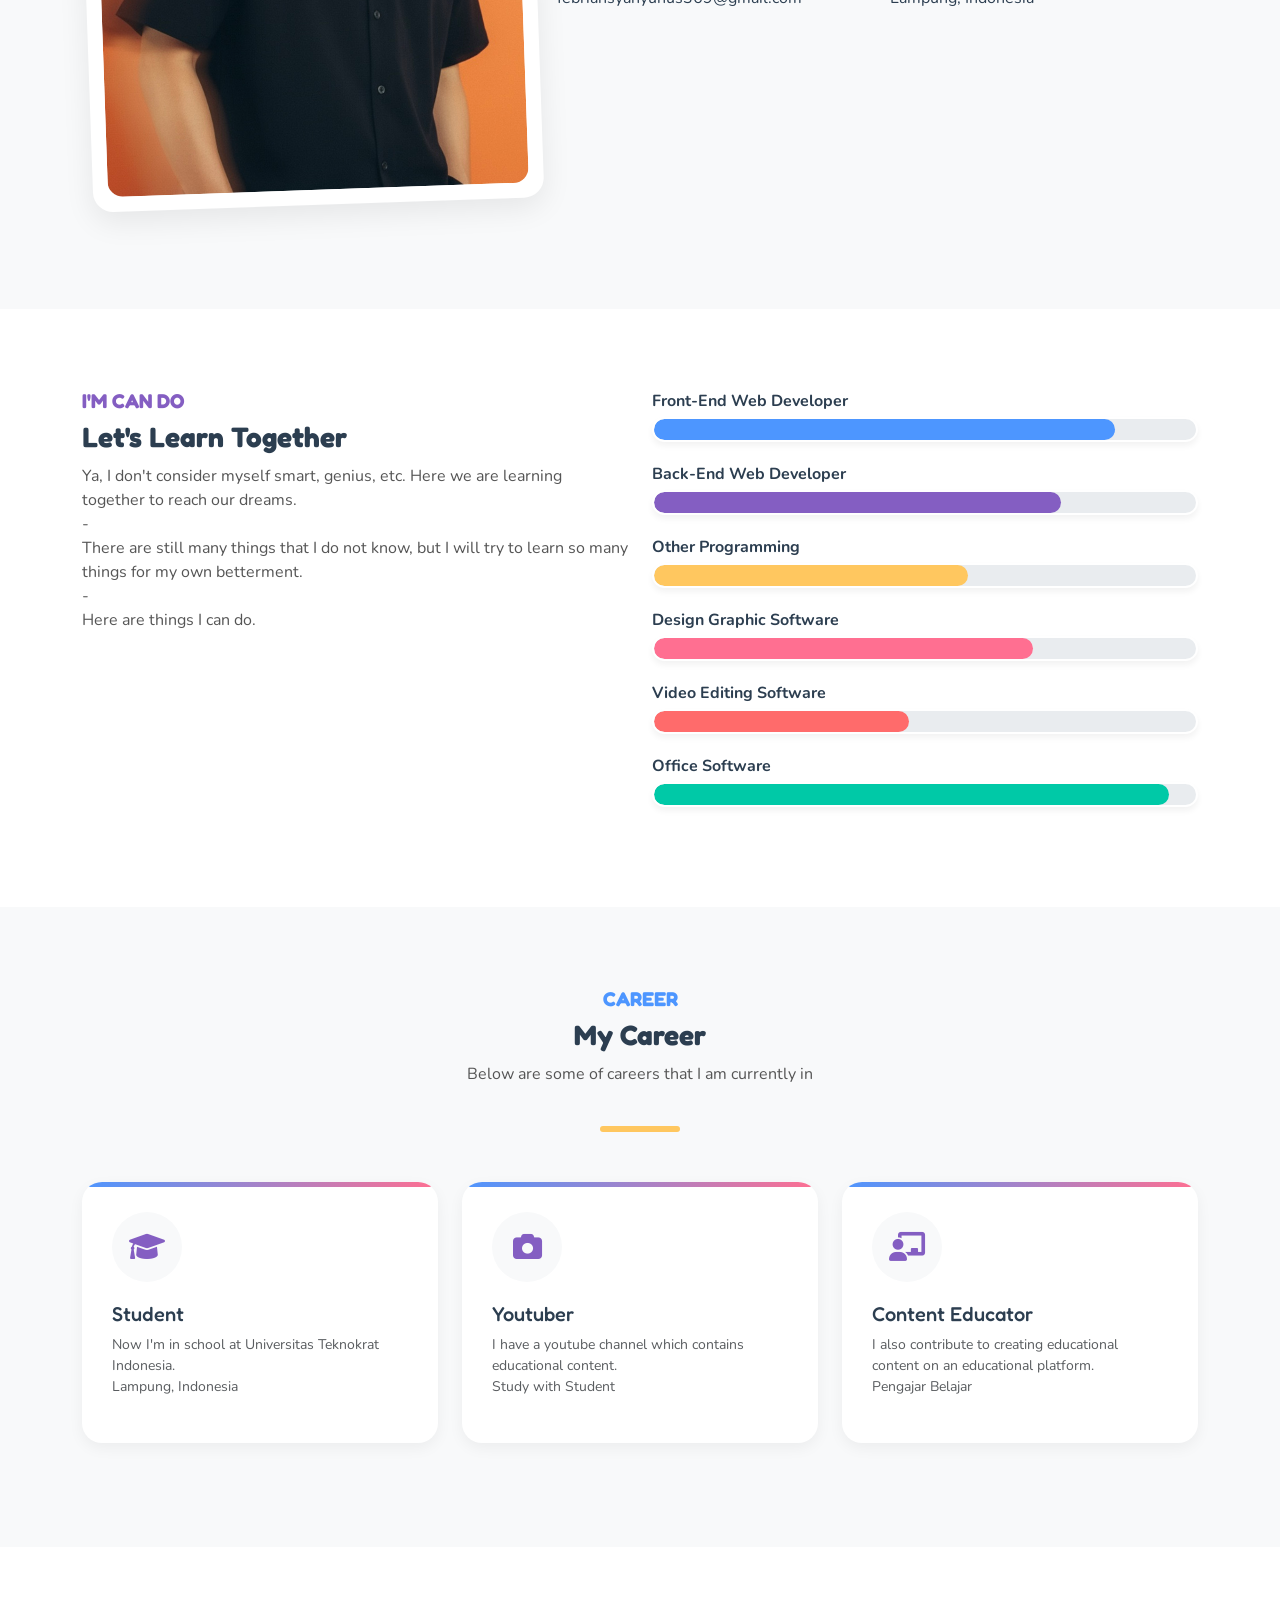
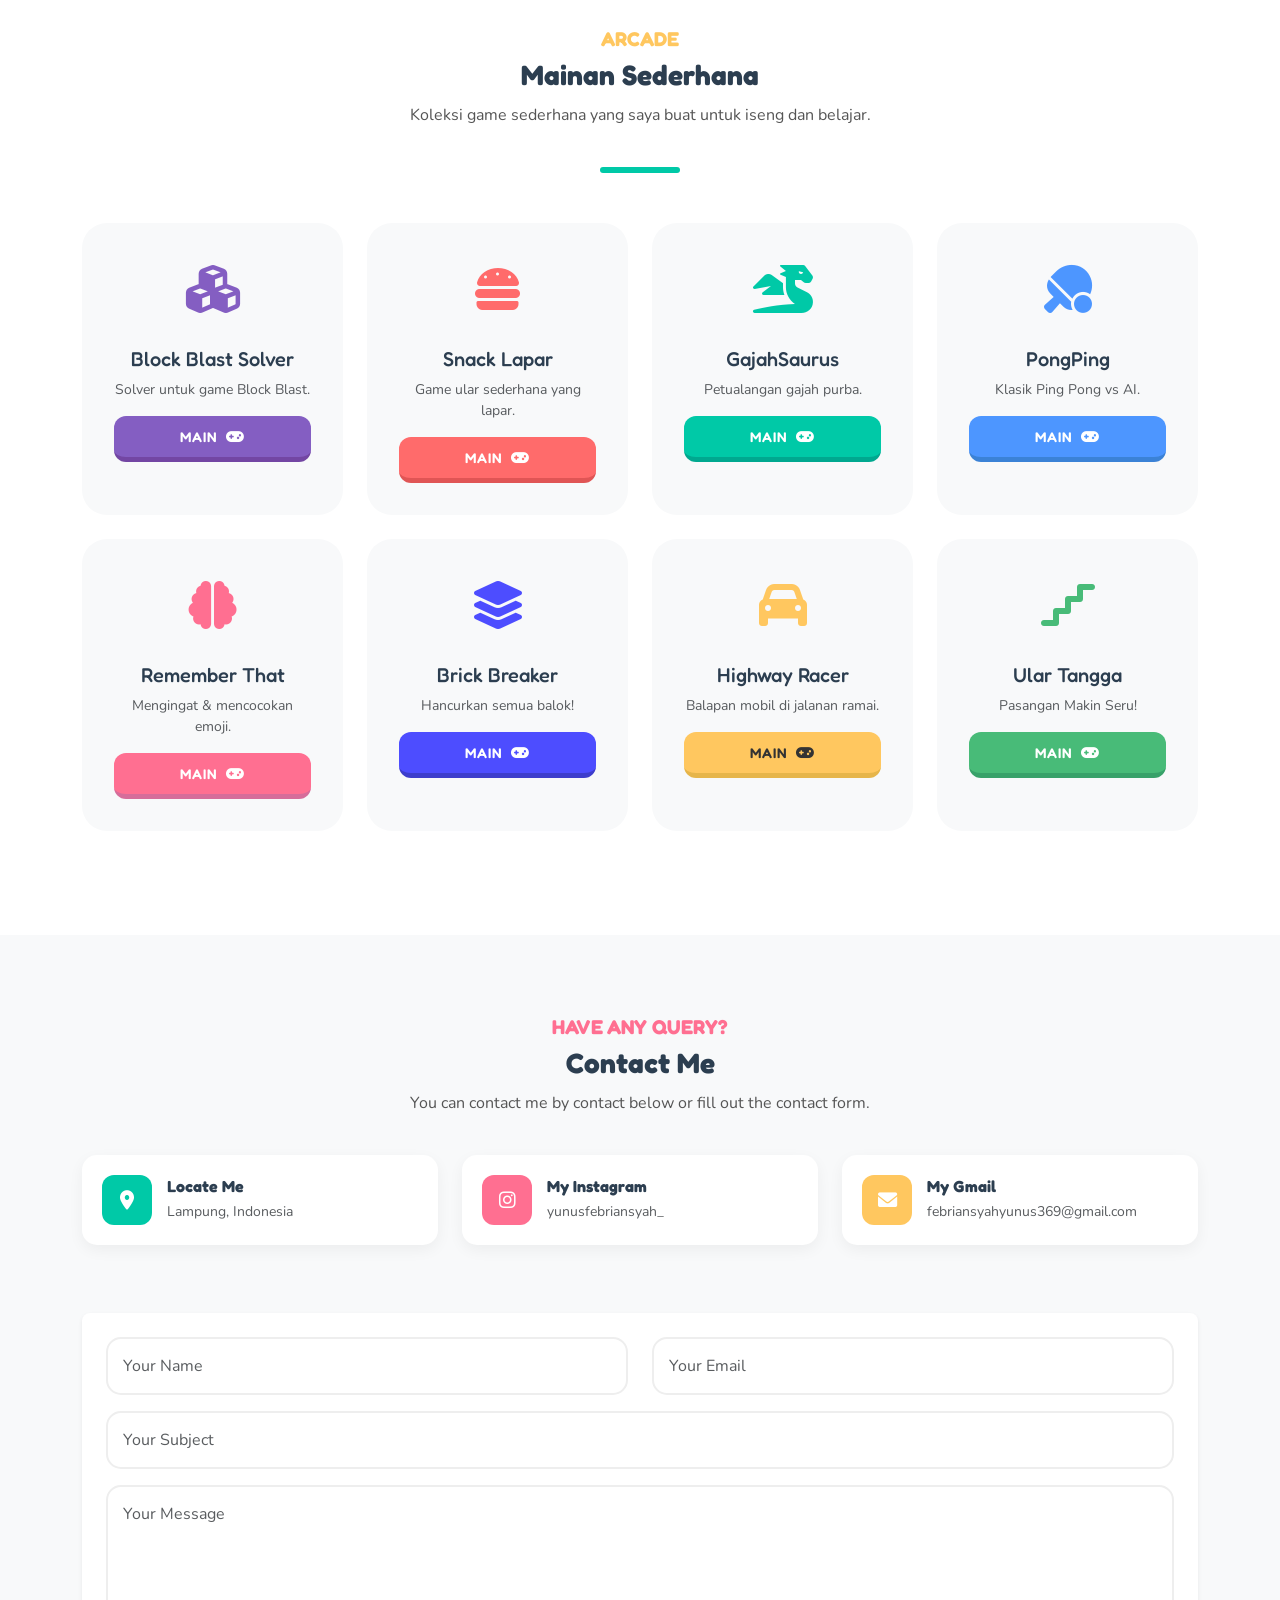
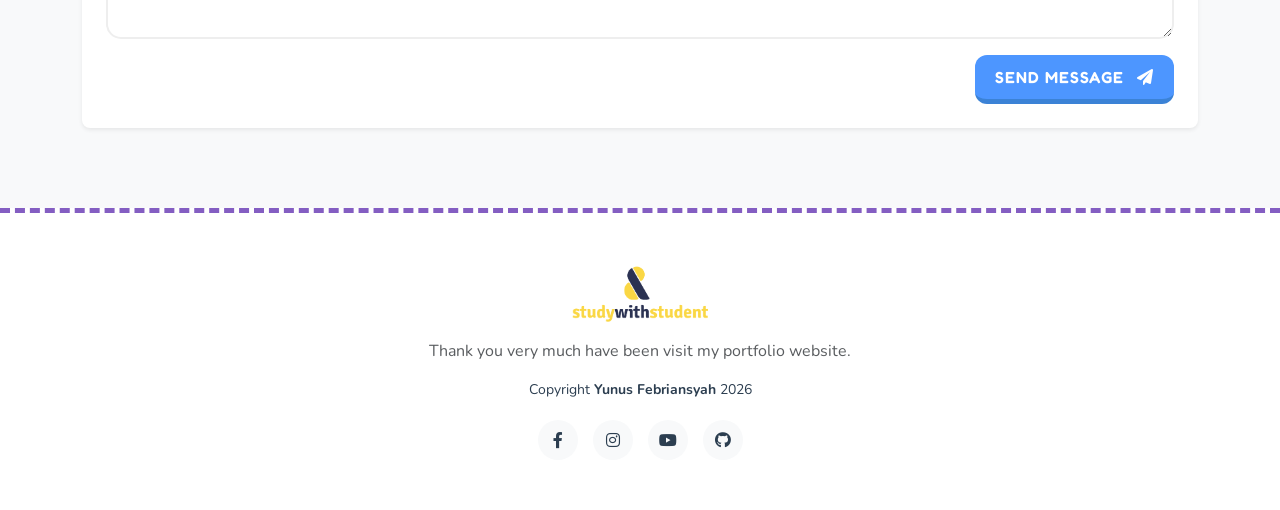
==== commit 0791af9e: "Replace Sudo FastType with Ular Tangga game" ====
--- a/index.html
+++ b/index.html
@@ -839,13 +839,13 @@
             </div>
           </div>
 
-          <!-- 8. Sudo FastType: SOFT GREEN -->
+          <!-- 8. Ular Tangga: SOFT GREEN -->
           <div class="col-lg-3 col-md-6 mb-4">
             <div class="game-card p8">
-              <div class="game-icon"><i class="fas fa-keyboard"></i></div>
-              <h5>Sudo FastType</h5>
-              <p class="small text-muted mb-3">Ketik secepat mungkin!</p>
-              <a href="sudo-fast-type.html" class="btn btn-game btn-gold-game btn-sm w-100">Main <i class="fas fa-gamepad ms-1"></i></a>
+              <div class="game-icon"><i class="fas fa-stairs"></i></div>
+              <h5>Ular Tangga</h5>
+              <p class="small text-muted mb-3">Pasangan Makin Seru!</p>
+              <a href="ular-tangga-couple.html" class="btn btn-game btn-gold-game btn-sm w-100">Main <i class="fas fa-gamepad ms-1"></i></a>
             </div>
           </div>
 
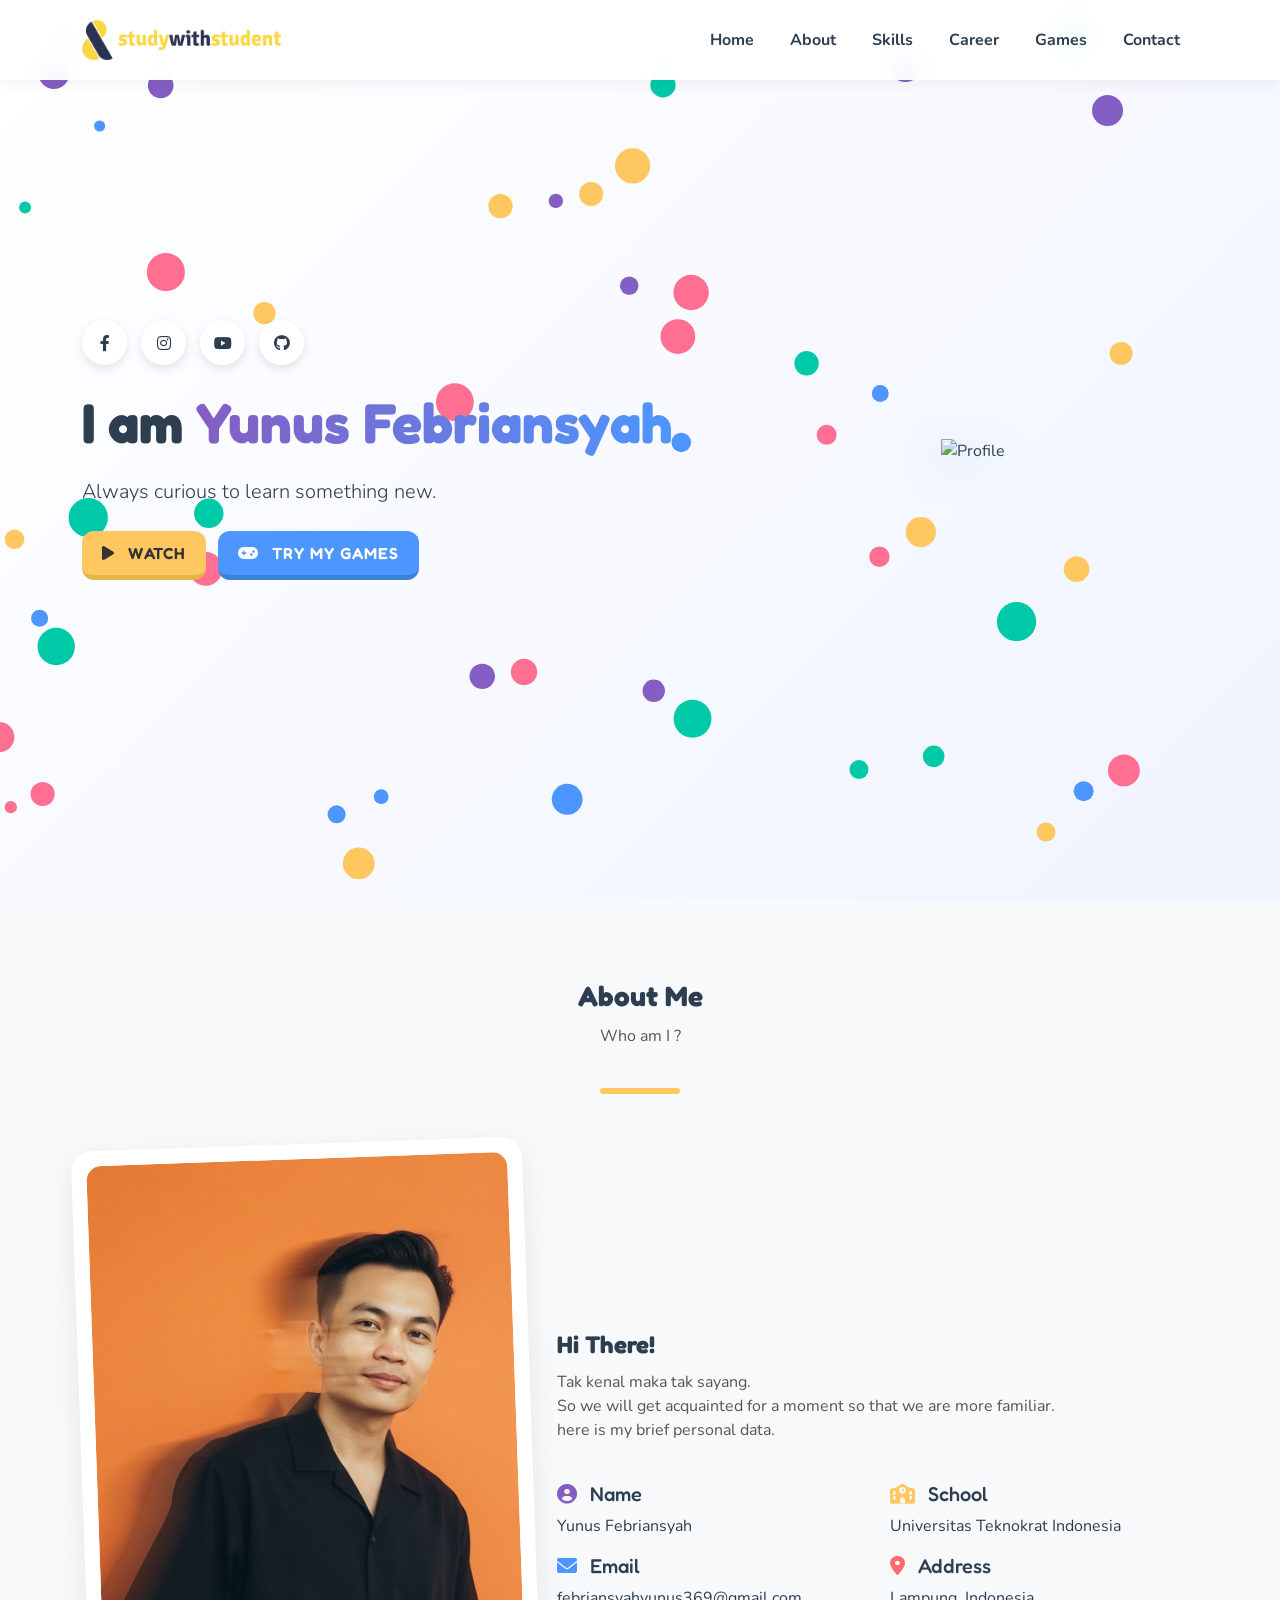
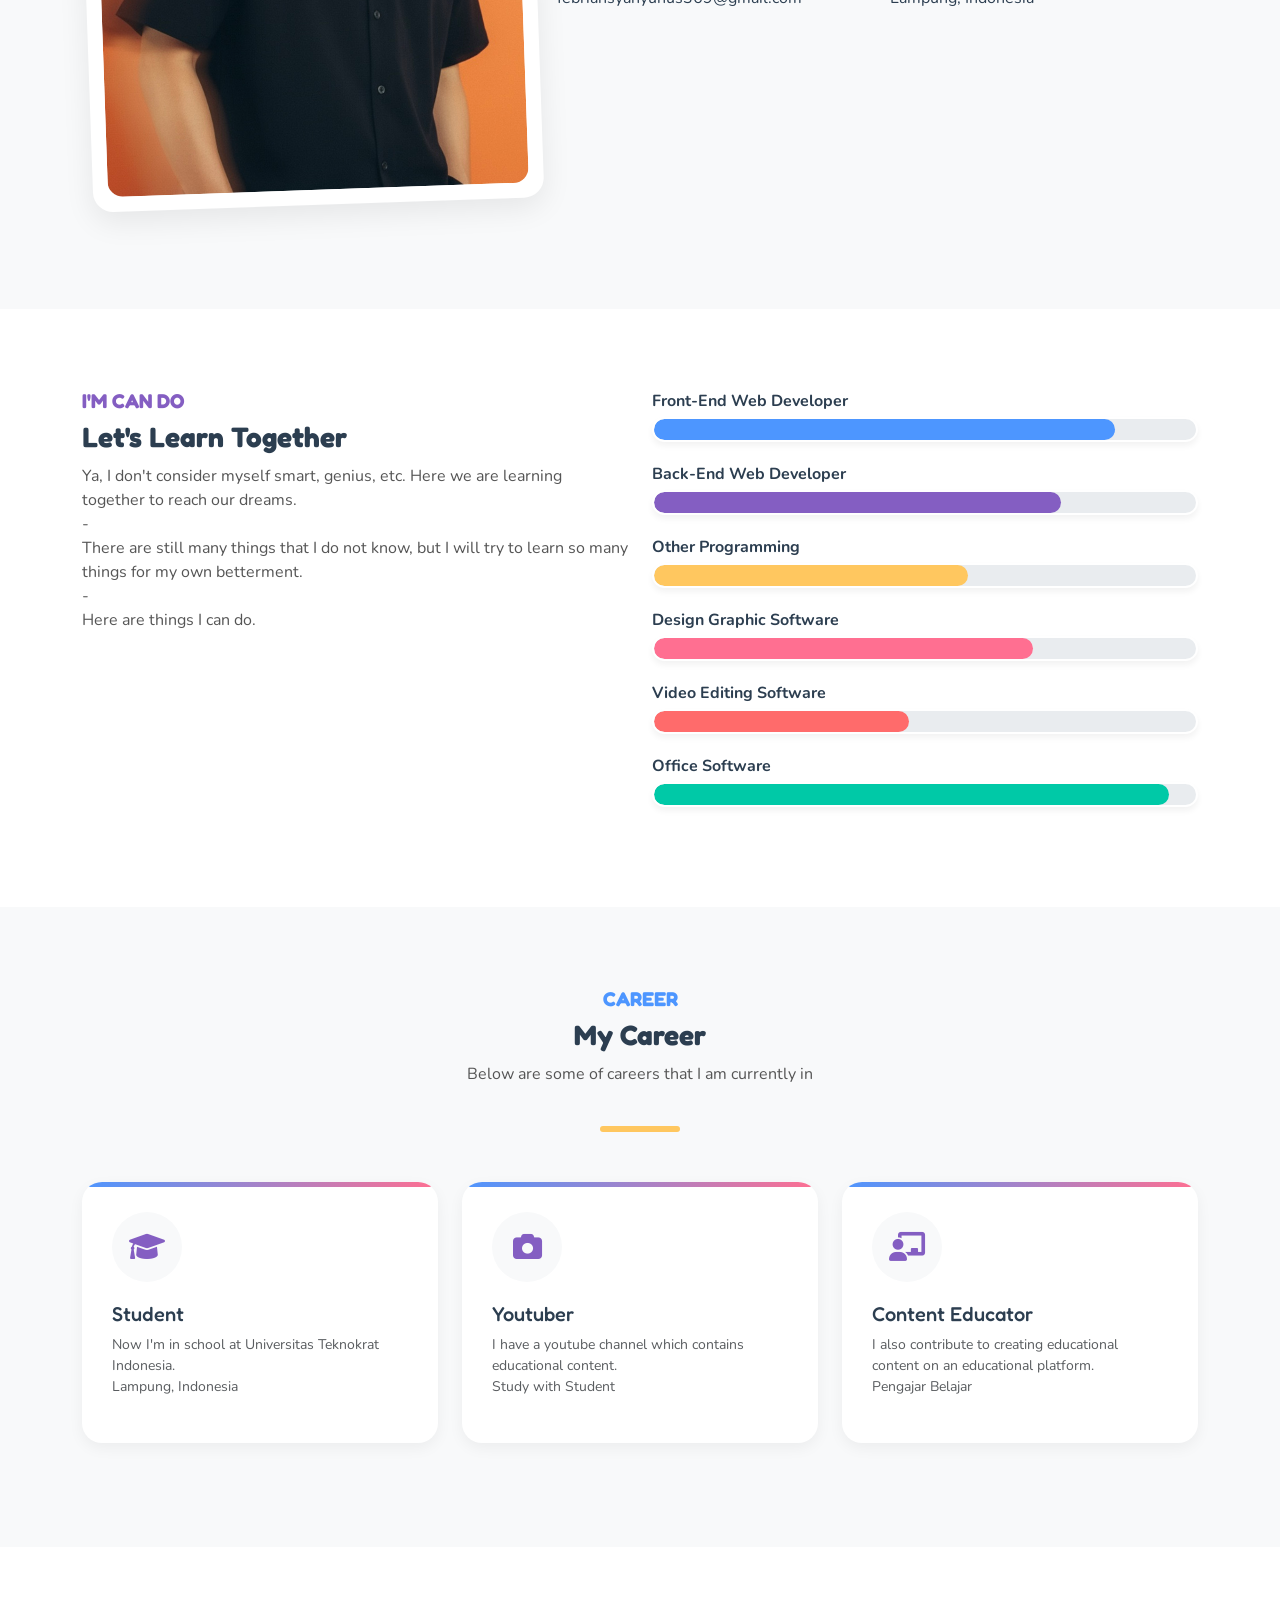
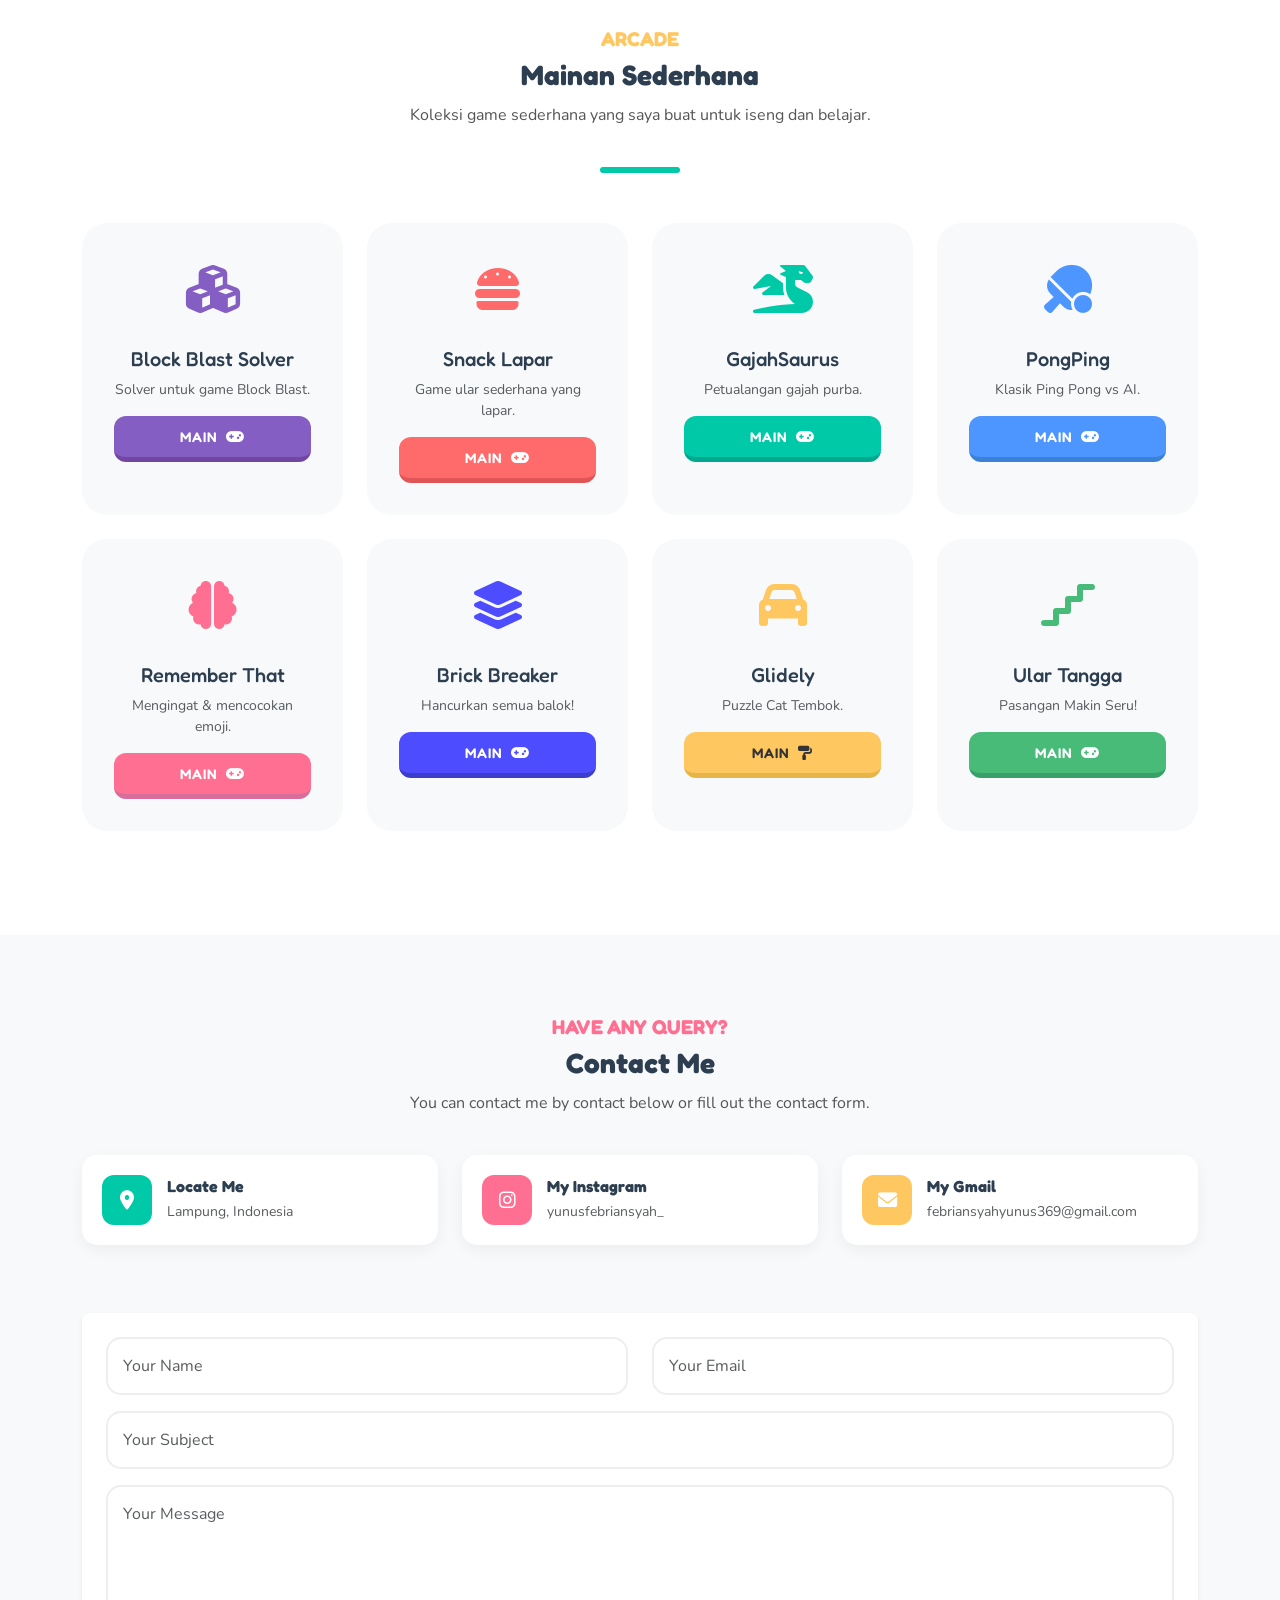
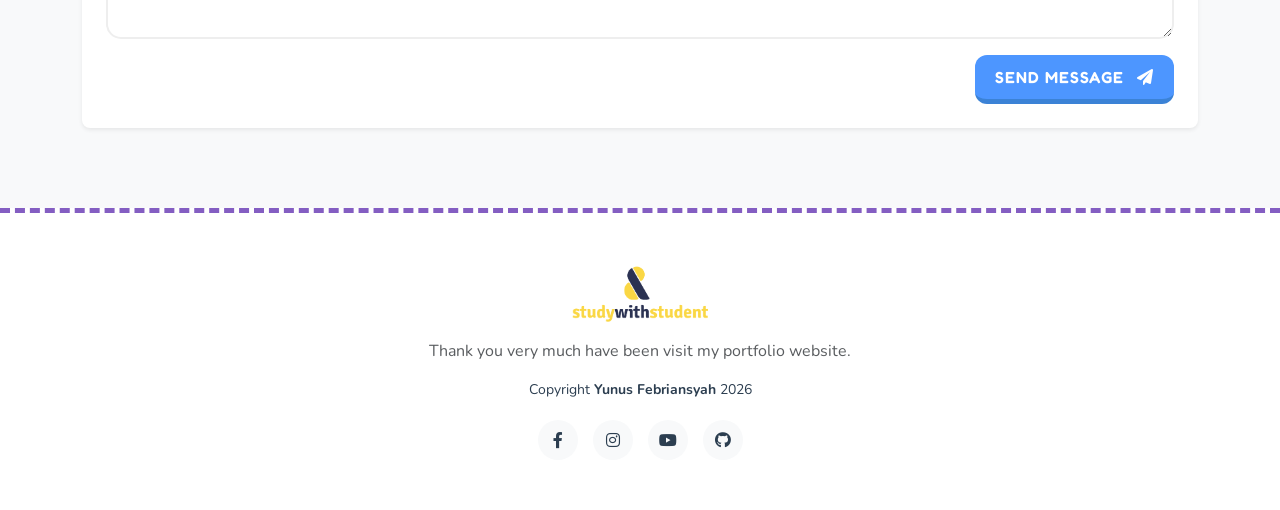
==== commit 73b61686: "Rename game from Highway Racer to Glidely" ====
--- a/index.html
+++ b/index.html
@@ -829,13 +829,13 @@
             </div>
           </div>
 
-          <!-- 7. Highway Racer: ORANGE -->
+          <!-- 7. Glidely: ORANGE -->
           <div class="col-lg-3 col-md-6 mb-4">
             <div class="game-card p7">
               <div class="game-icon"><i class="fas fa-car"></i></div>
-              <h5>Highway Racer</h5>
-              <p class="small text-muted mb-3">Balapan mobil di jalanan ramai.</p>
-              <a href="highway-racer.html" class="btn btn-game btn-warning-game btn-sm w-100">Main <i class="fas fa-gamepad ms-1"></i></a>
+              <h5>Glidely</h5>
+              <p class="small text-muted mb-3">Puzzle Cat Tembok.</p>
+              <a href="glidely.html" class="btn btn-game btn-warning-game btn-sm w-100">Main <i class="fas fa-paint-roller ms-1"></i></a>
             </div>
           </div>
 
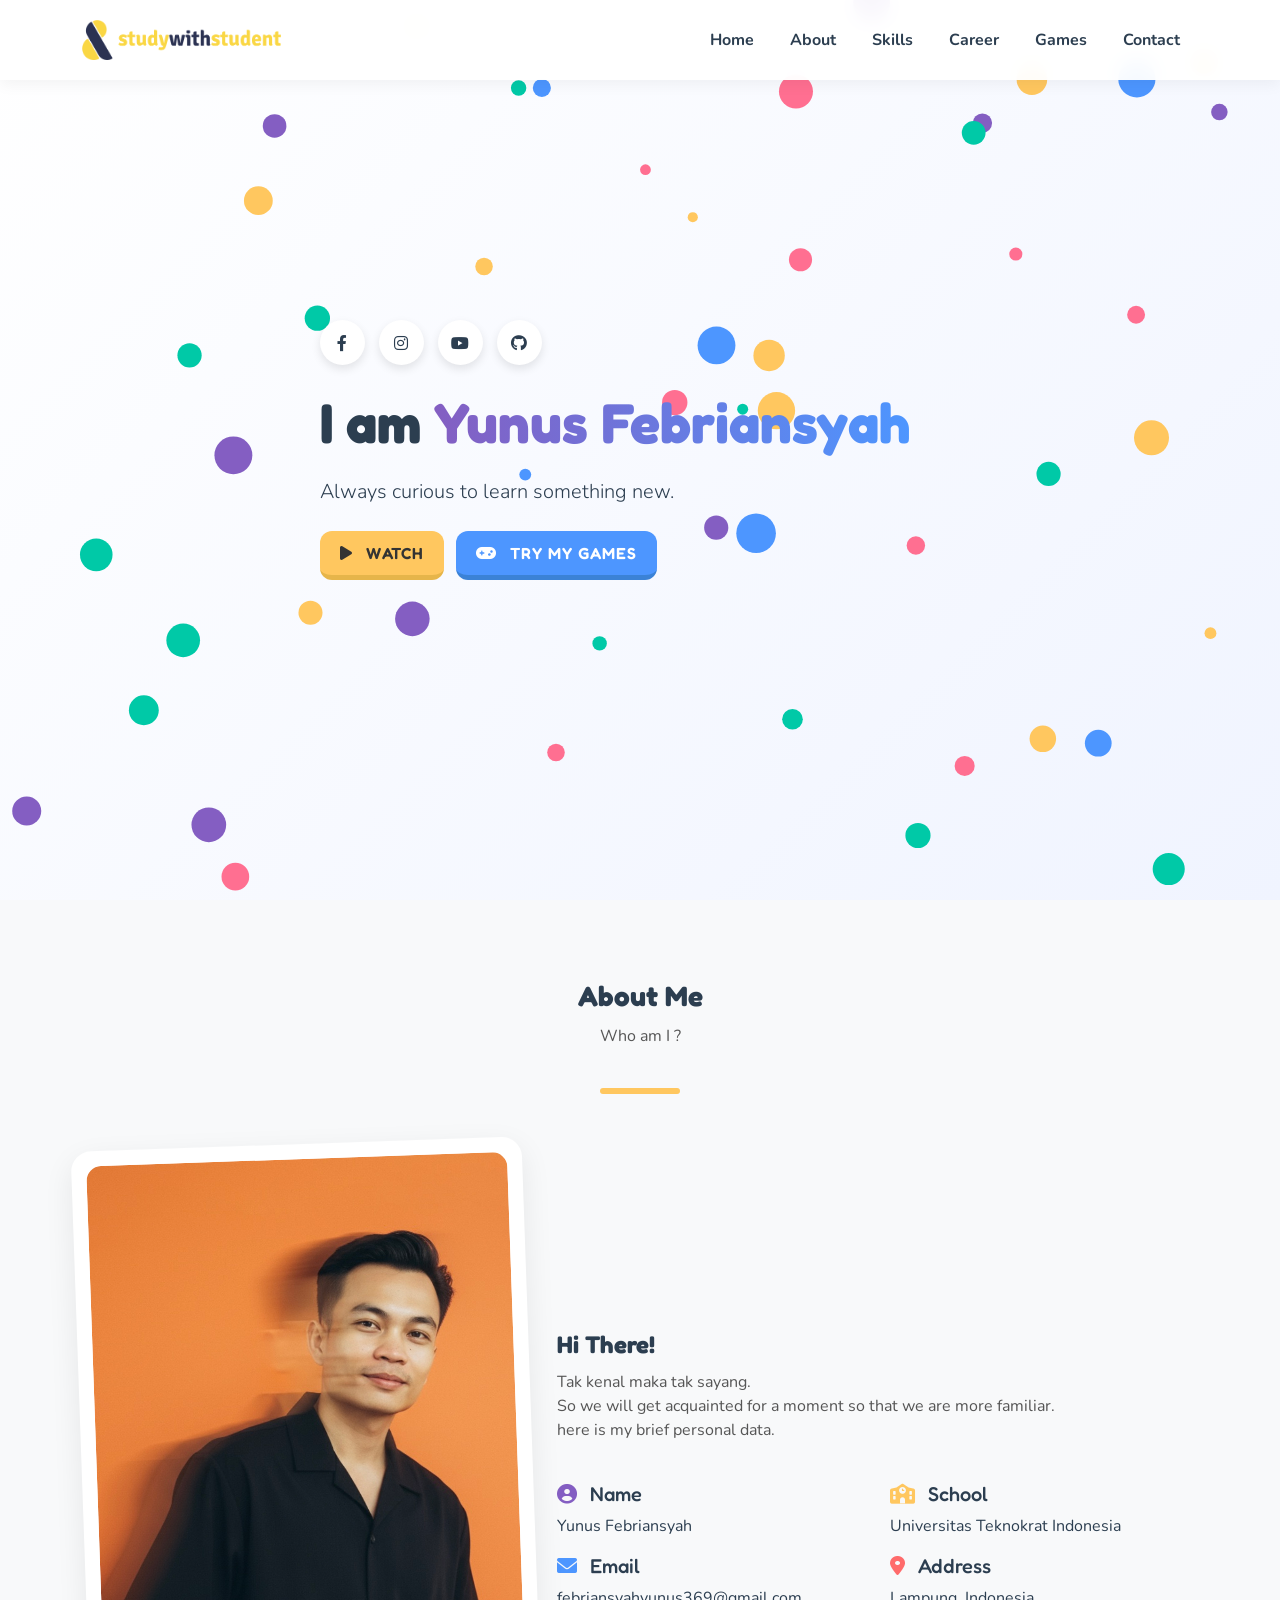
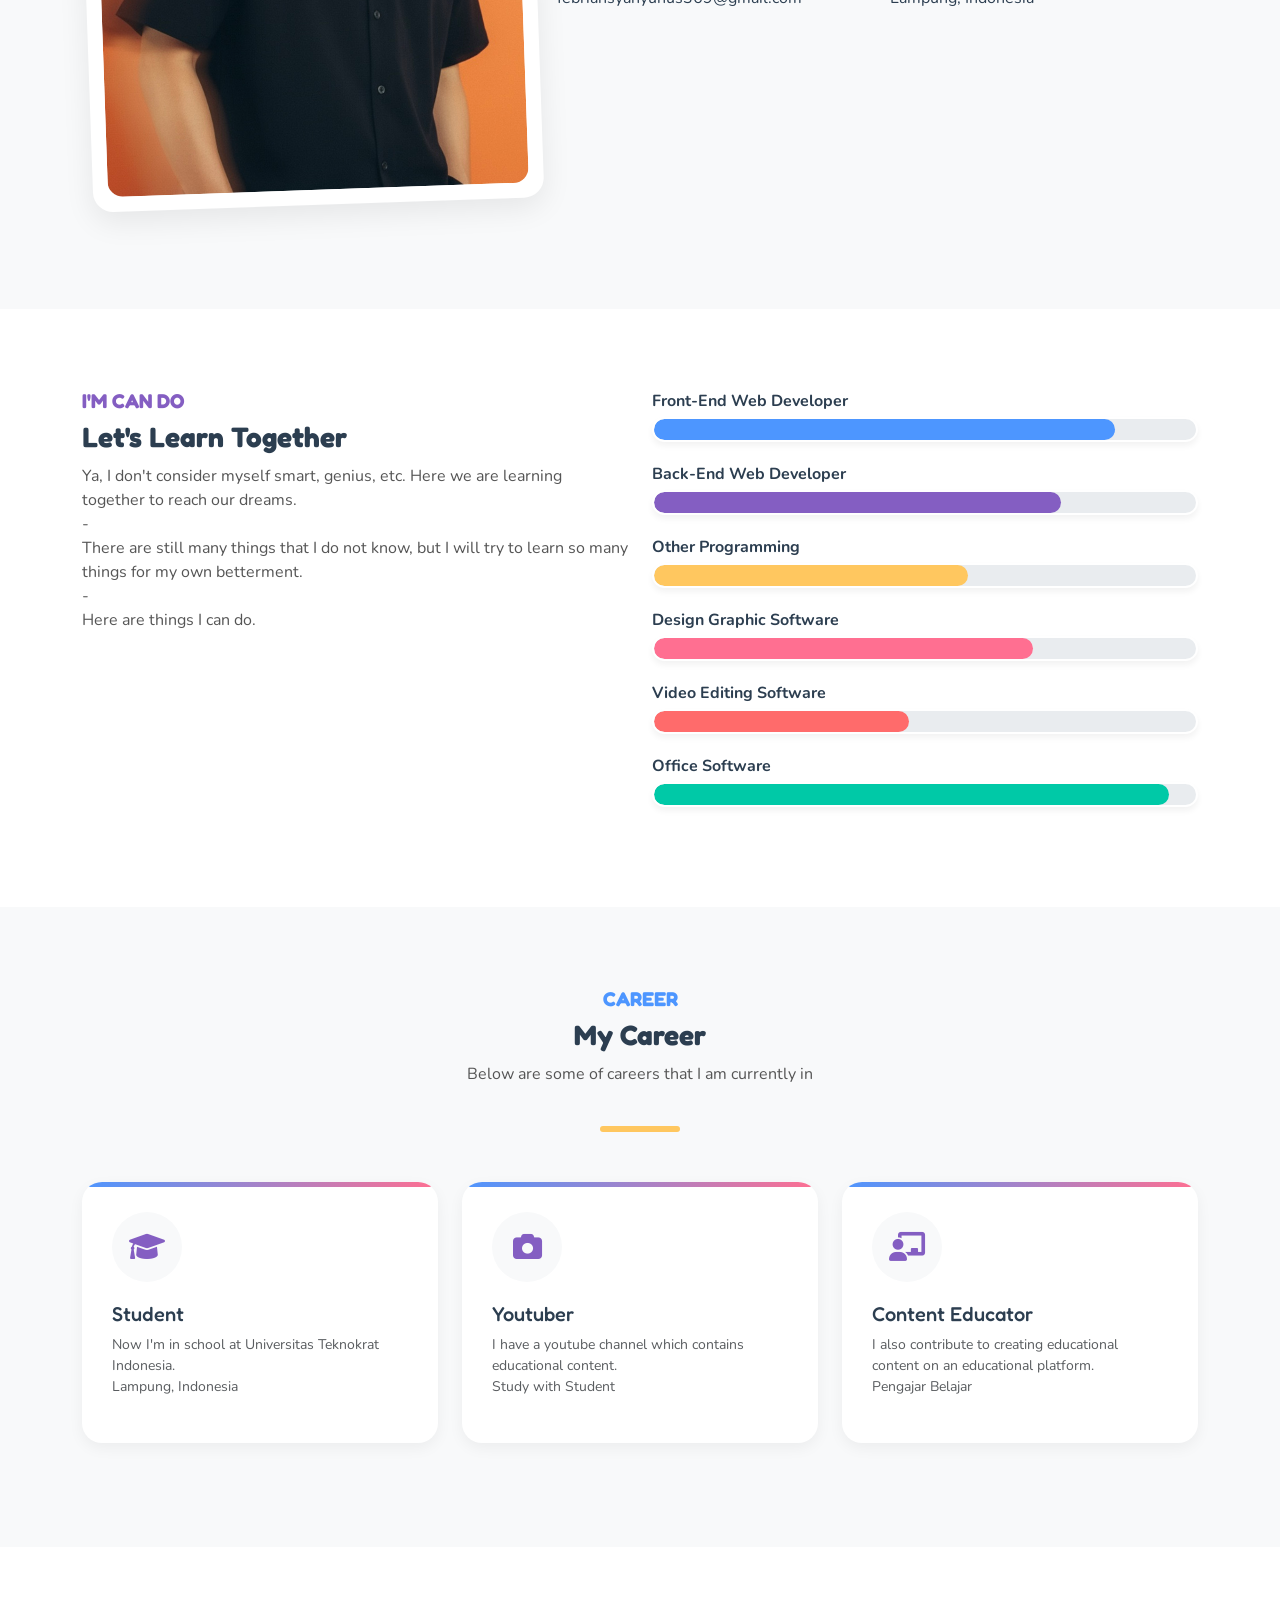
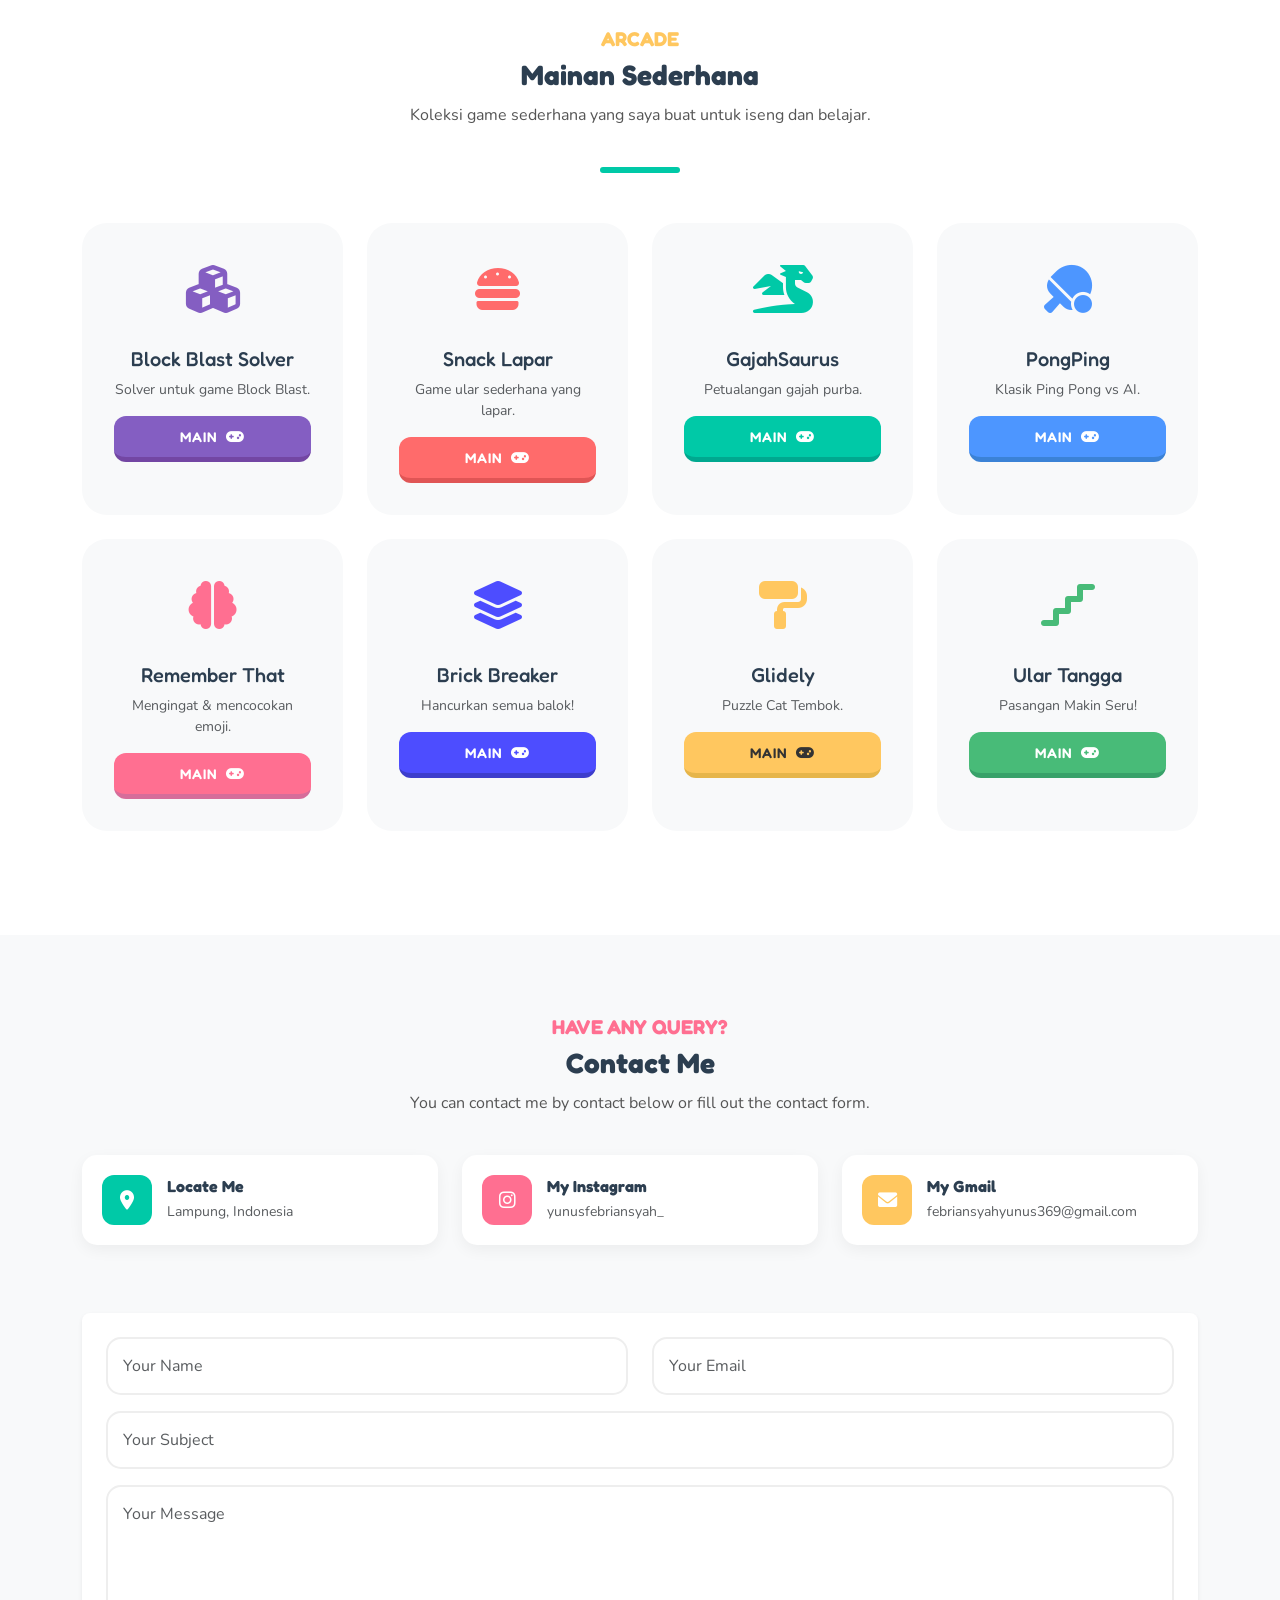
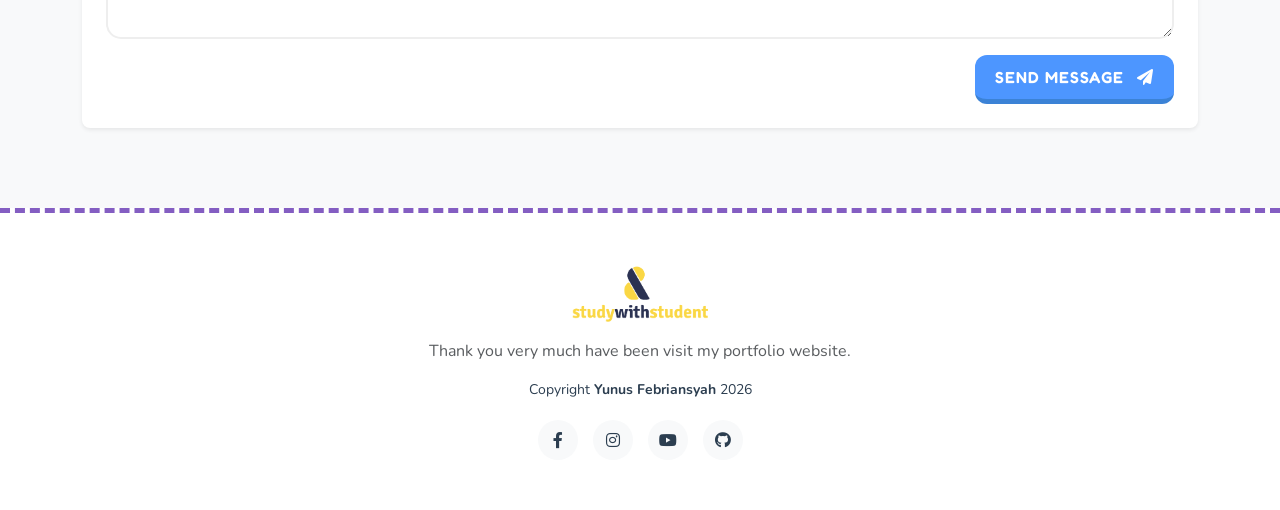
==== commit 2dff95cf: "Update hero section layout and game icon" ====
--- a/index.html
+++ b/index.html
@@ -588,7 +588,7 @@
       <canvas id="particles-js"></canvas>
       
       <div class="container content-hero position-relative" style="z-index: 1;">
-        <div class="row align-items-center">
+        <div class="row align-items-center justify-content-center">
           <div class="col-lg-7 col-md-12 hero-text">
             
             <div class="sosmed-hero mb-4">
@@ -609,9 +609,9 @@
 
           </div>
 
-          <div class="col-lg-5 col-md-12 text-center mt-5 mt-lg-0">
+          <!-- <div class="col-lg-5 col-md-12 text-center mt-5 mt-lg-0">
             <img src="assets/imgs/profile-hero.png" class="hero-img" alt="Profile">
-          </div>
+          </div> -->
         </div>
       </div>
     </section>
@@ -832,10 +832,10 @@
           <!-- 7. Glidely: ORANGE -->
           <div class="col-lg-3 col-md-6 mb-4">
             <div class="game-card p7">
-              <div class="game-icon"><i class="fas fa-car"></i></div>
+              <div class="game-icon"><i class="fas fa-paint-roller"></i></div>
               <h5>Glidely</h5>
               <p class="small text-muted mb-3">Puzzle Cat Tembok.</p>
-              <a href="glidely.html" class="btn btn-game btn-warning-game btn-sm w-100">Main <i class="fas fa-paint-roller ms-1"></i></a>
+              <a href="glidely.html" class="btn btn-game btn-warning-game btn-sm w-100">Main <i class="fas fa-gamepad ms-1"></i></a>
             </div>
           </div>
 
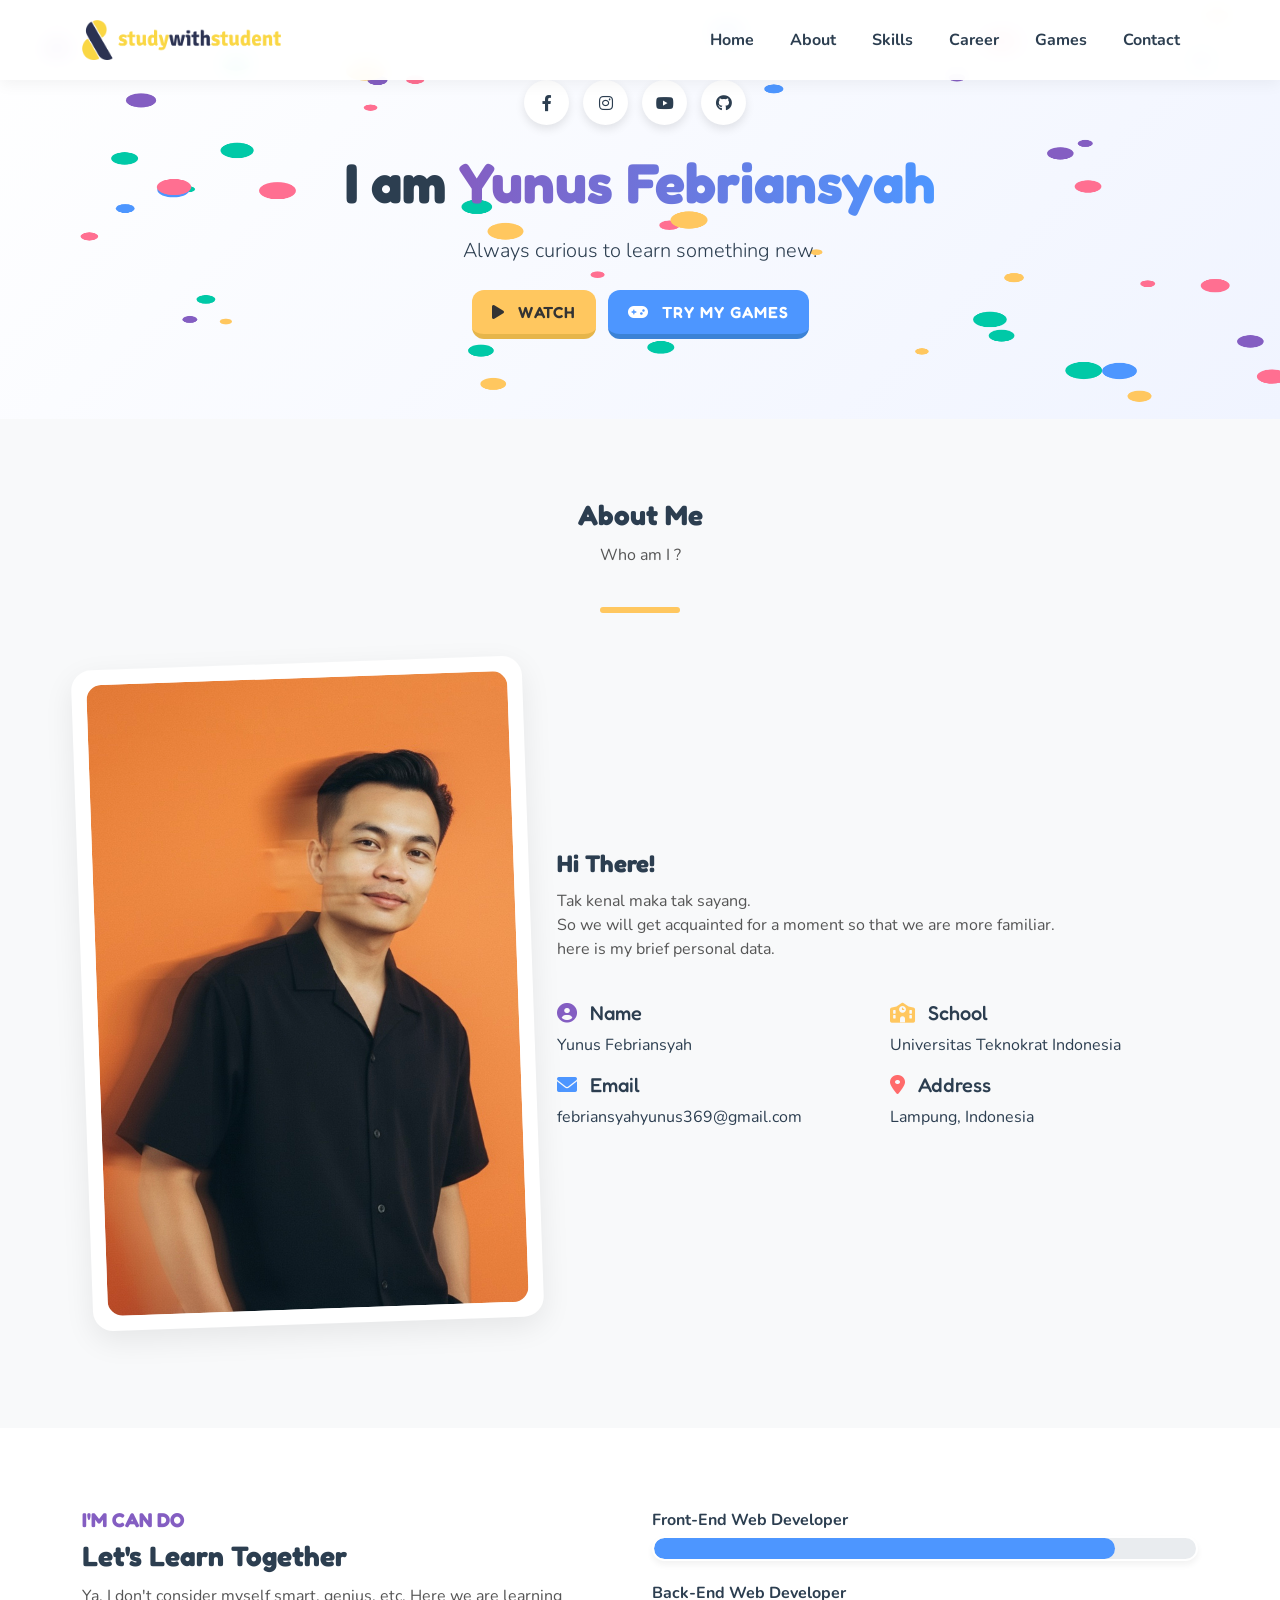
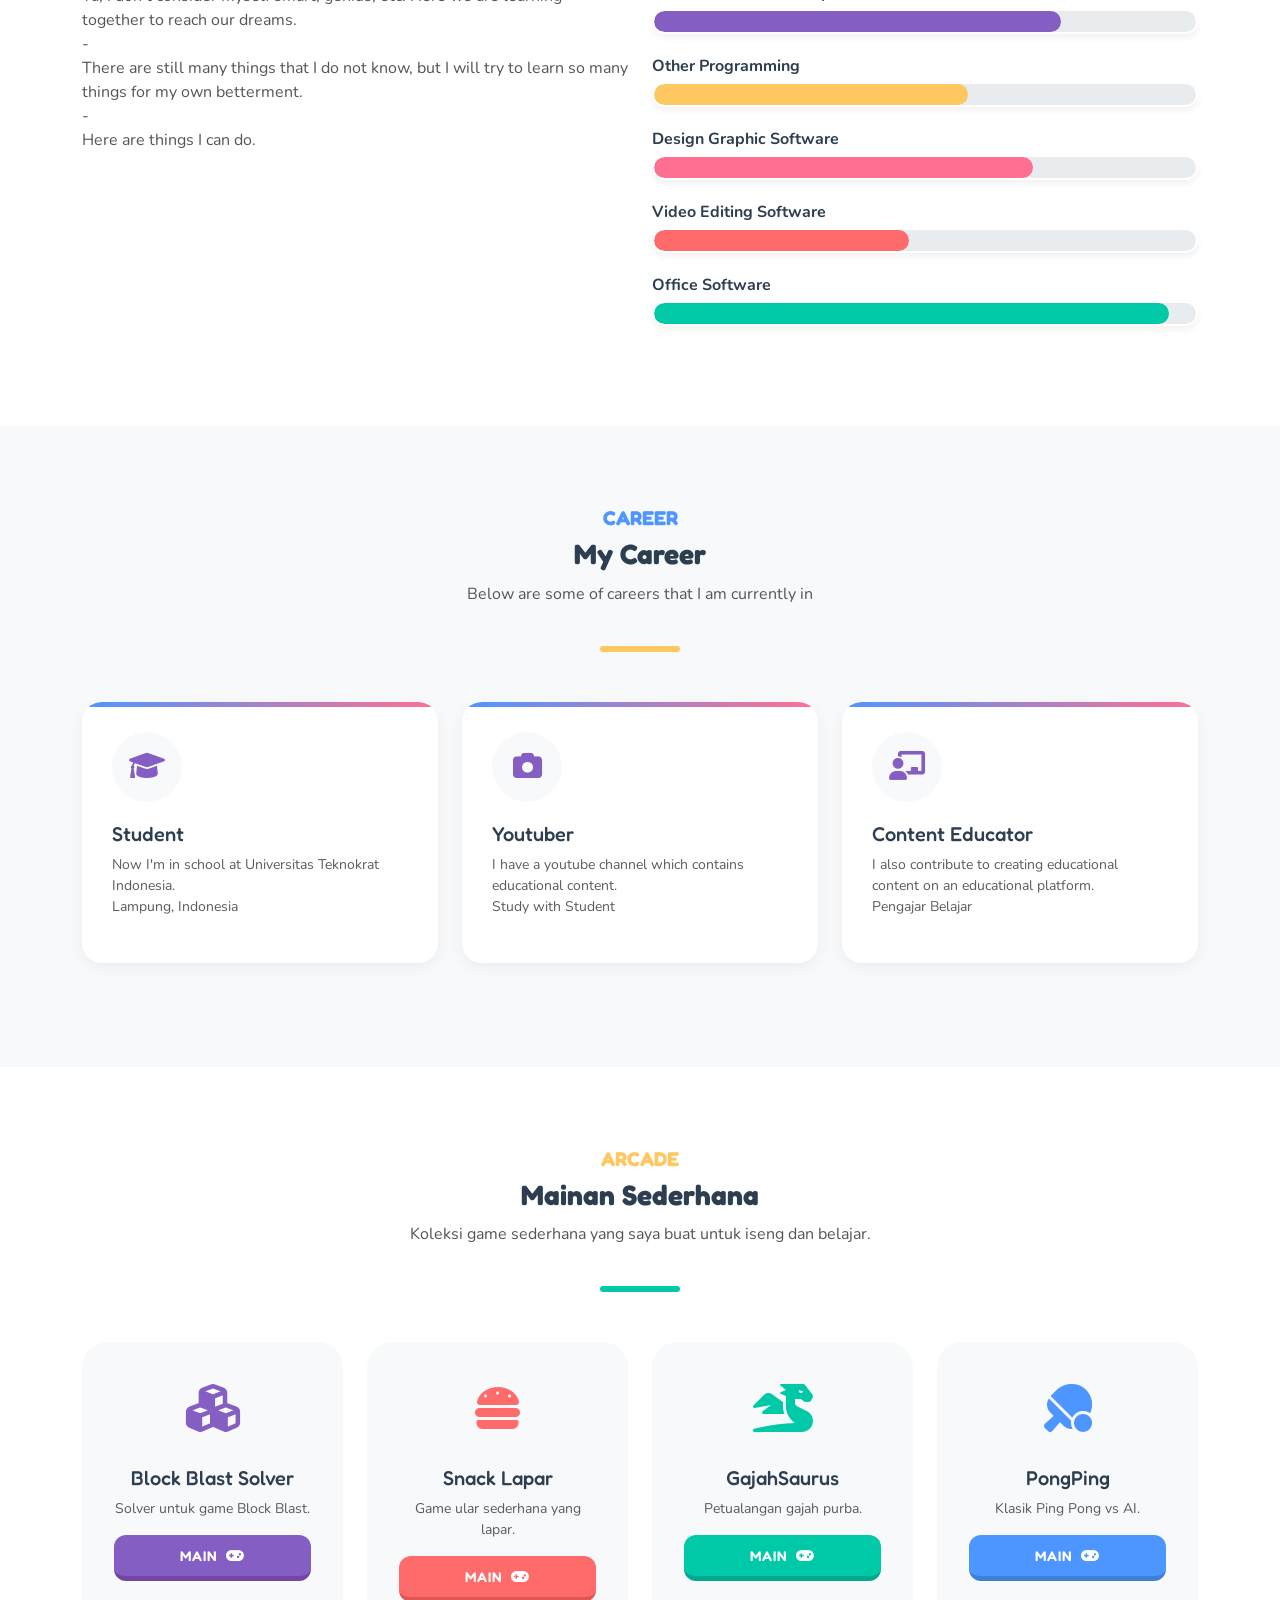
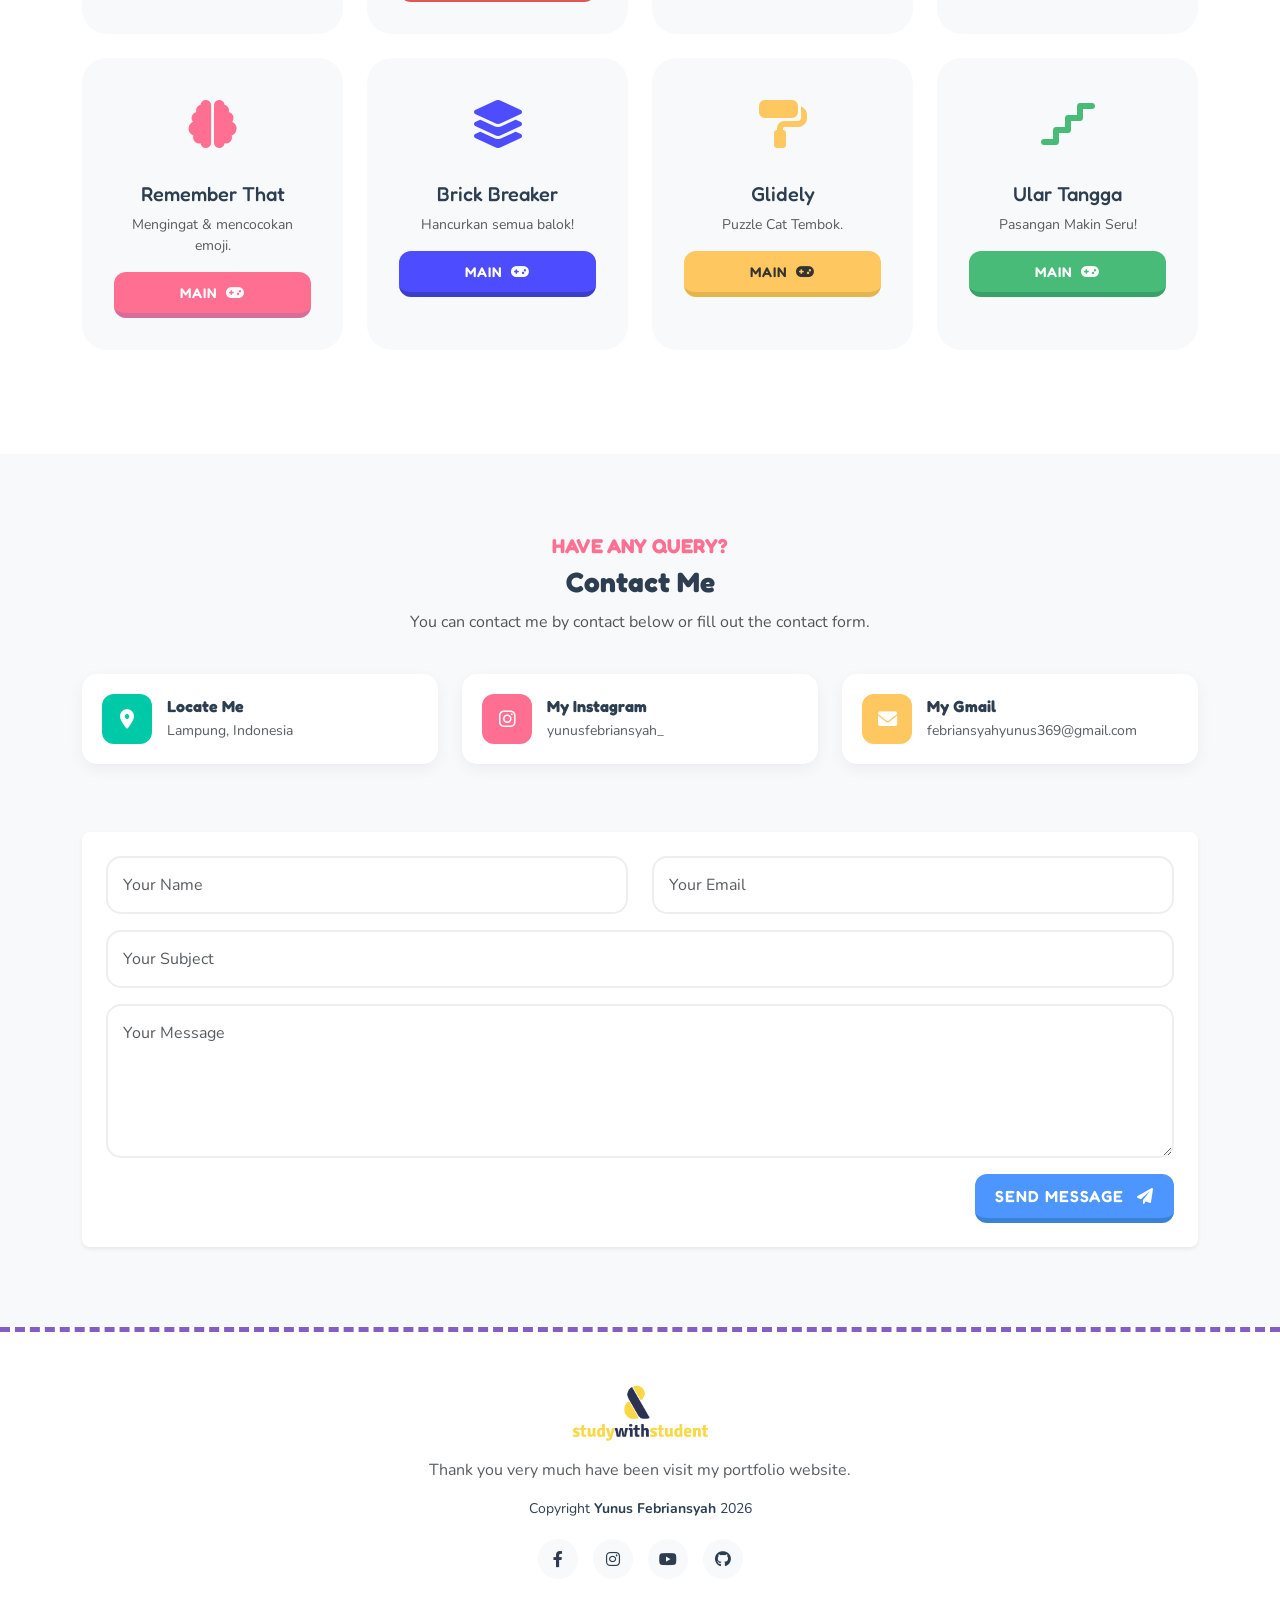
==== commit c2ca4b46: "Adjust hero section height and center text" ====
--- a/index.html
+++ b/index.html
@@ -239,7 +239,7 @@
 
       /* --- HERO SECTION --- */
       #hero {
-        min-height: 100vh;
+        min-height: 40vh;
         display: flex;
         align-items: center;
         overflow: hidden;
@@ -589,7 +589,7 @@
       
       <div class="container content-hero position-relative" style="z-index: 1;">
         <div class="row align-items-center justify-content-center">
-          <div class="col-lg-7 col-md-12 hero-text">
+          <div class="col-lg-7 col-md-12 hero-text text-center">
             
             <div class="sosmed-hero mb-4">
               <a target="_blank" href="https://www.facebook.com/yunuz.febrianzah.1/"><i class="fab fa-facebook-f"></i></a>
@@ -598,8 +598,8 @@
               <a target="_blank" href="https://github.com/yunusfebriansyah"><i class="fab fa-github"></i></a>
             </div>
 
-            <h1>I am <span id="name" class="name"></span></h1>
-            <p class="lead mb-4">Always curious to learn something new.</p>
+            <h1>I am <span id="name" class="name text-center"></span></h1>
+            <p class="lead mb-4 text-center">Always curious to learn something new.</p>
             
             <!-- Buttons Swapped & Changed -->
             <button type="button" class="btn btn-game btn-warning-game me-2" data-bs-toggle="modal" data-bs-target="#exampleModal">
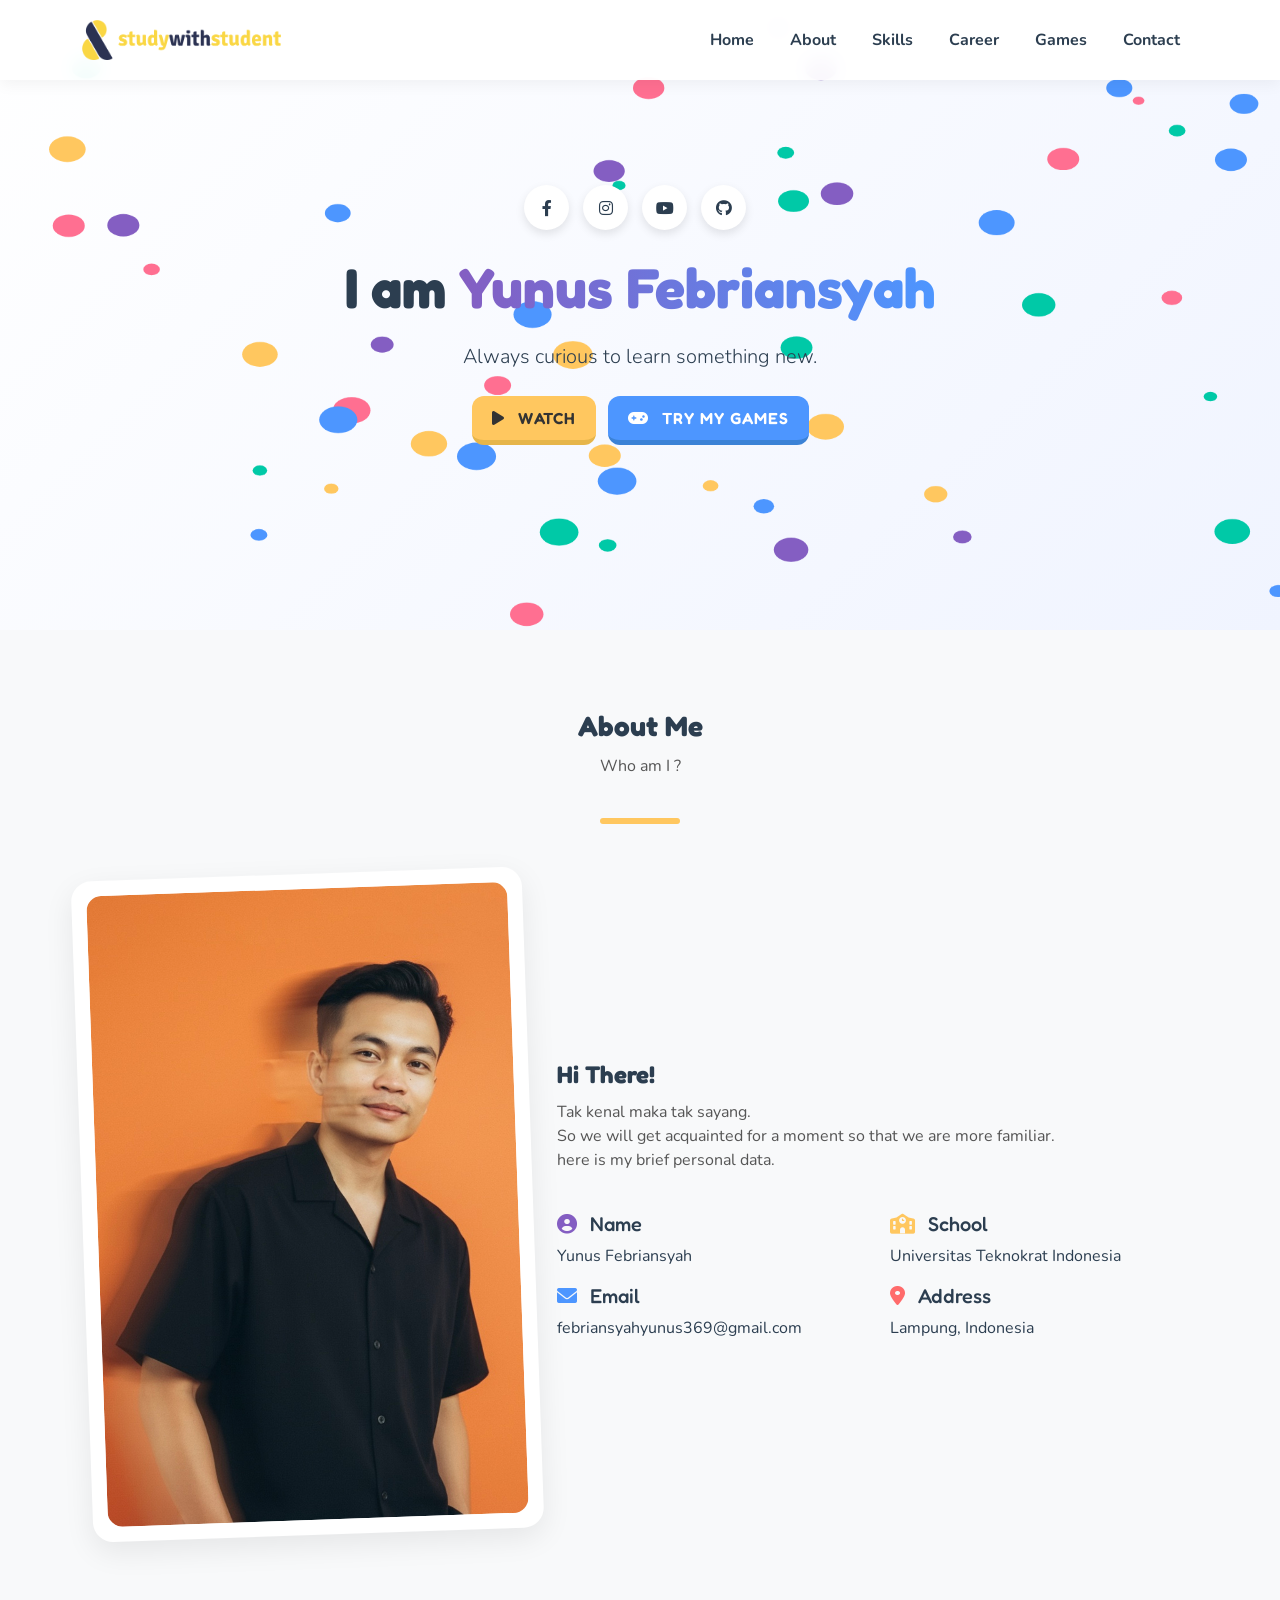
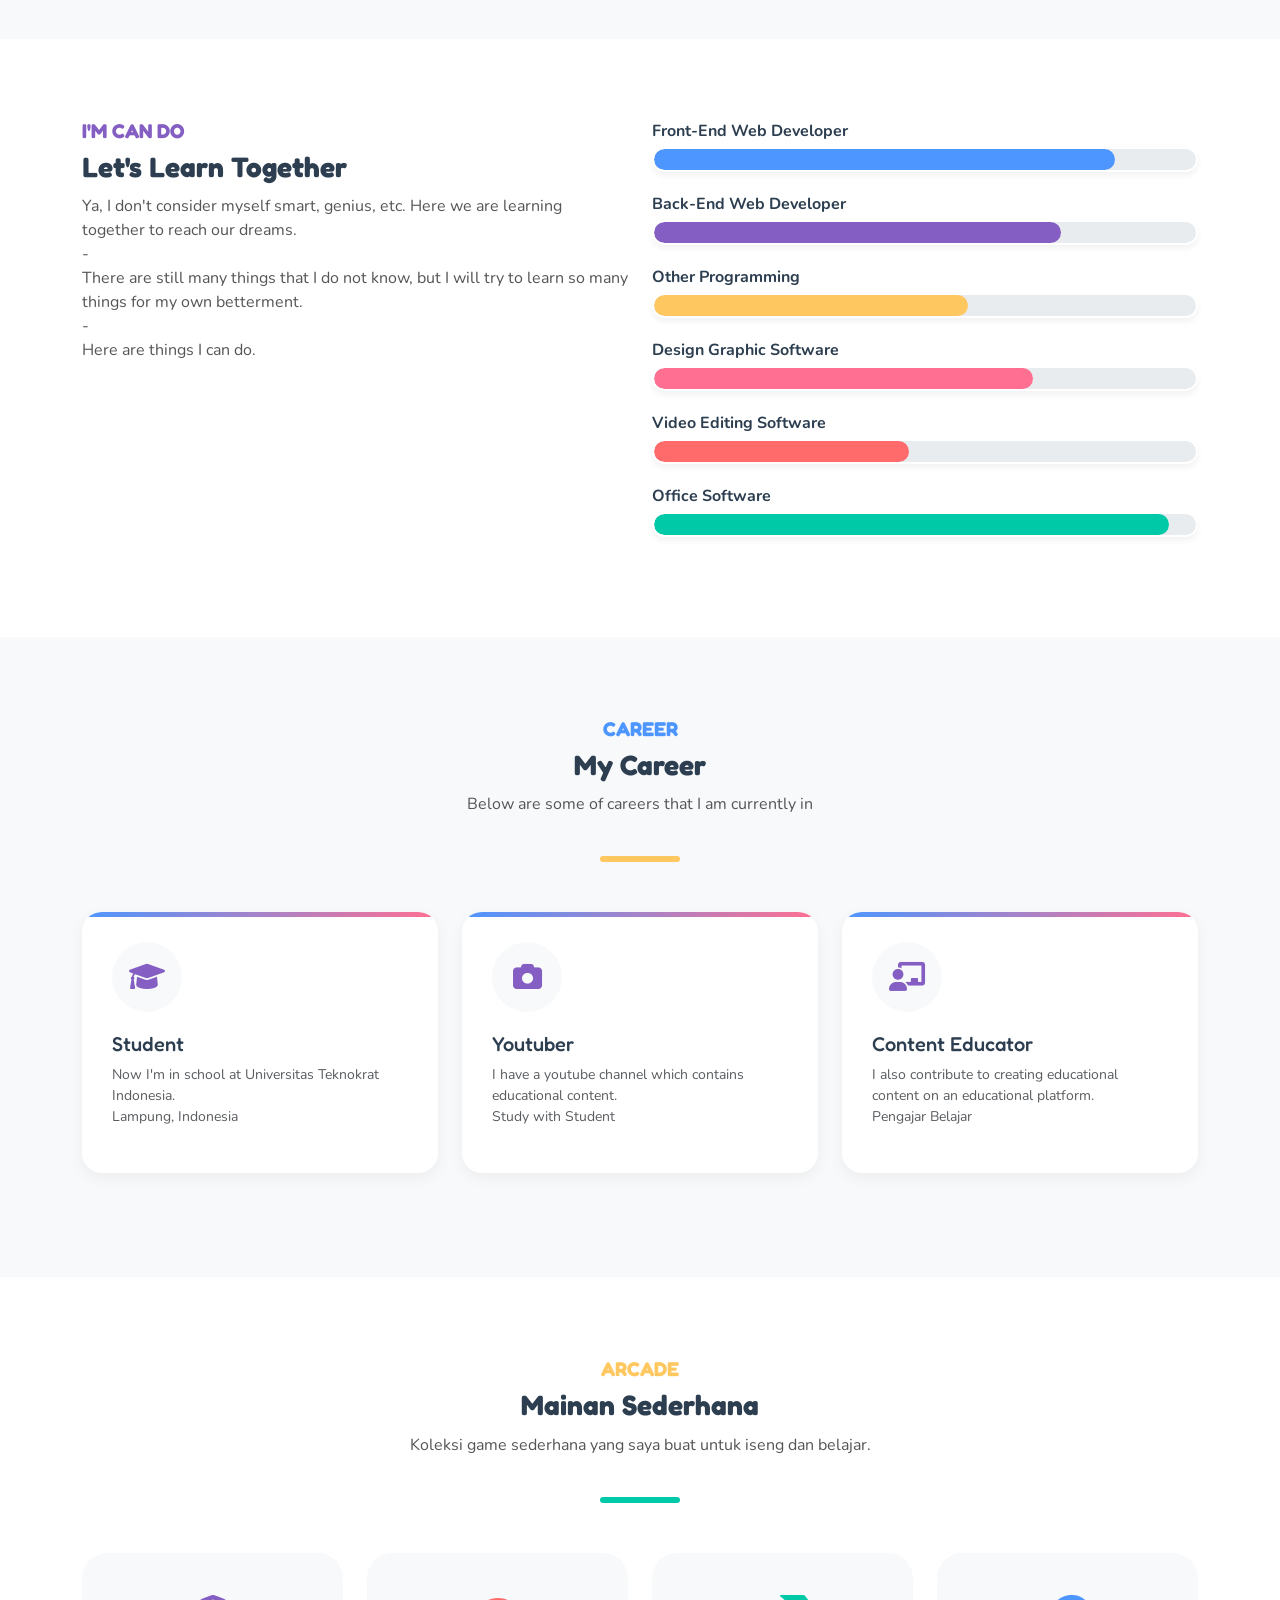
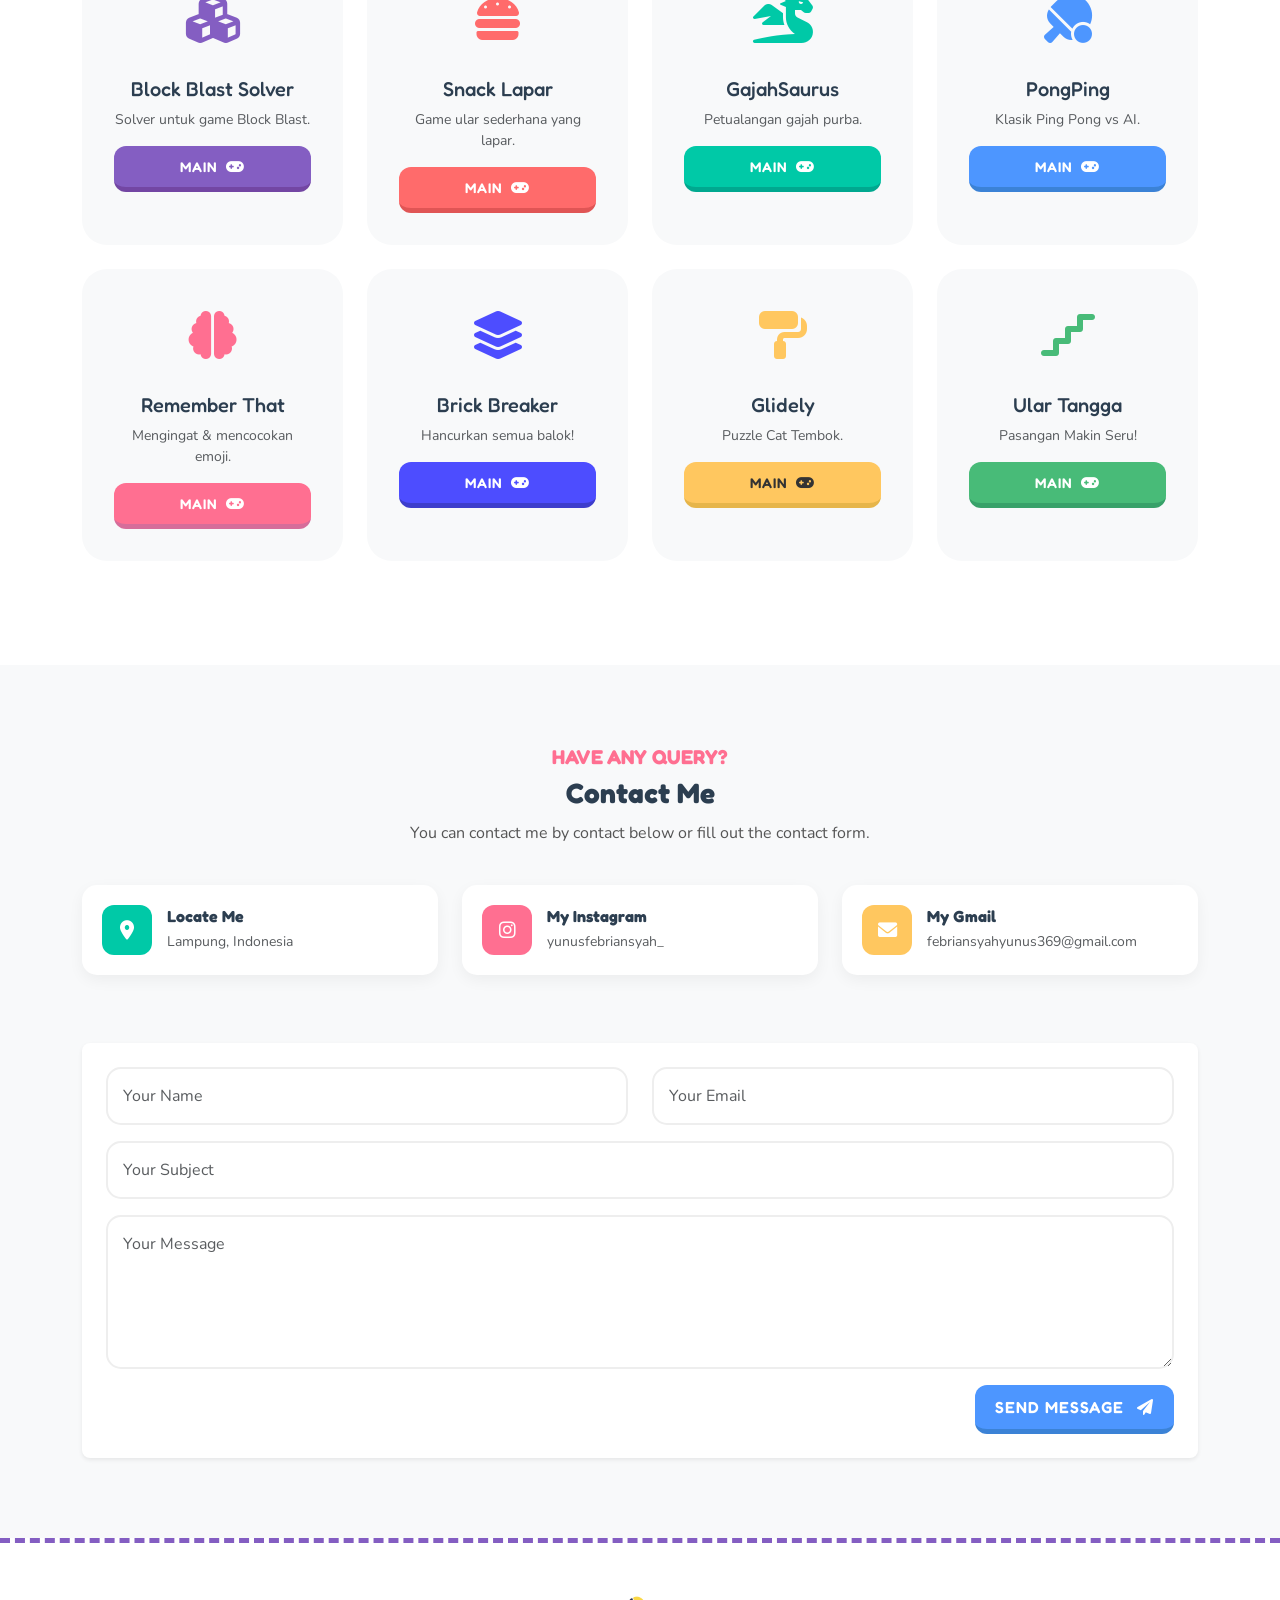
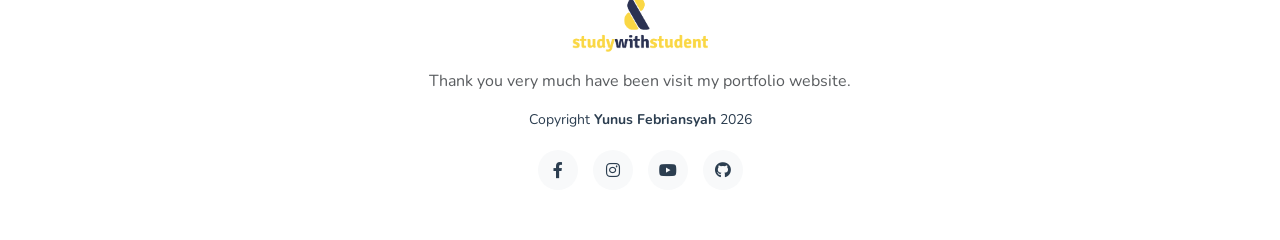
==== commit 02a4fb57: "Increase hero section minimum height to 70vh" ====
--- a/index.html
+++ b/index.html
@@ -239,7 +239,7 @@
 
       /* --- HERO SECTION --- */
       #hero {
-        min-height: 40vh;
+        min-height: 70vh;
         display: flex;
         align-items: center;
         overflow: hidden;
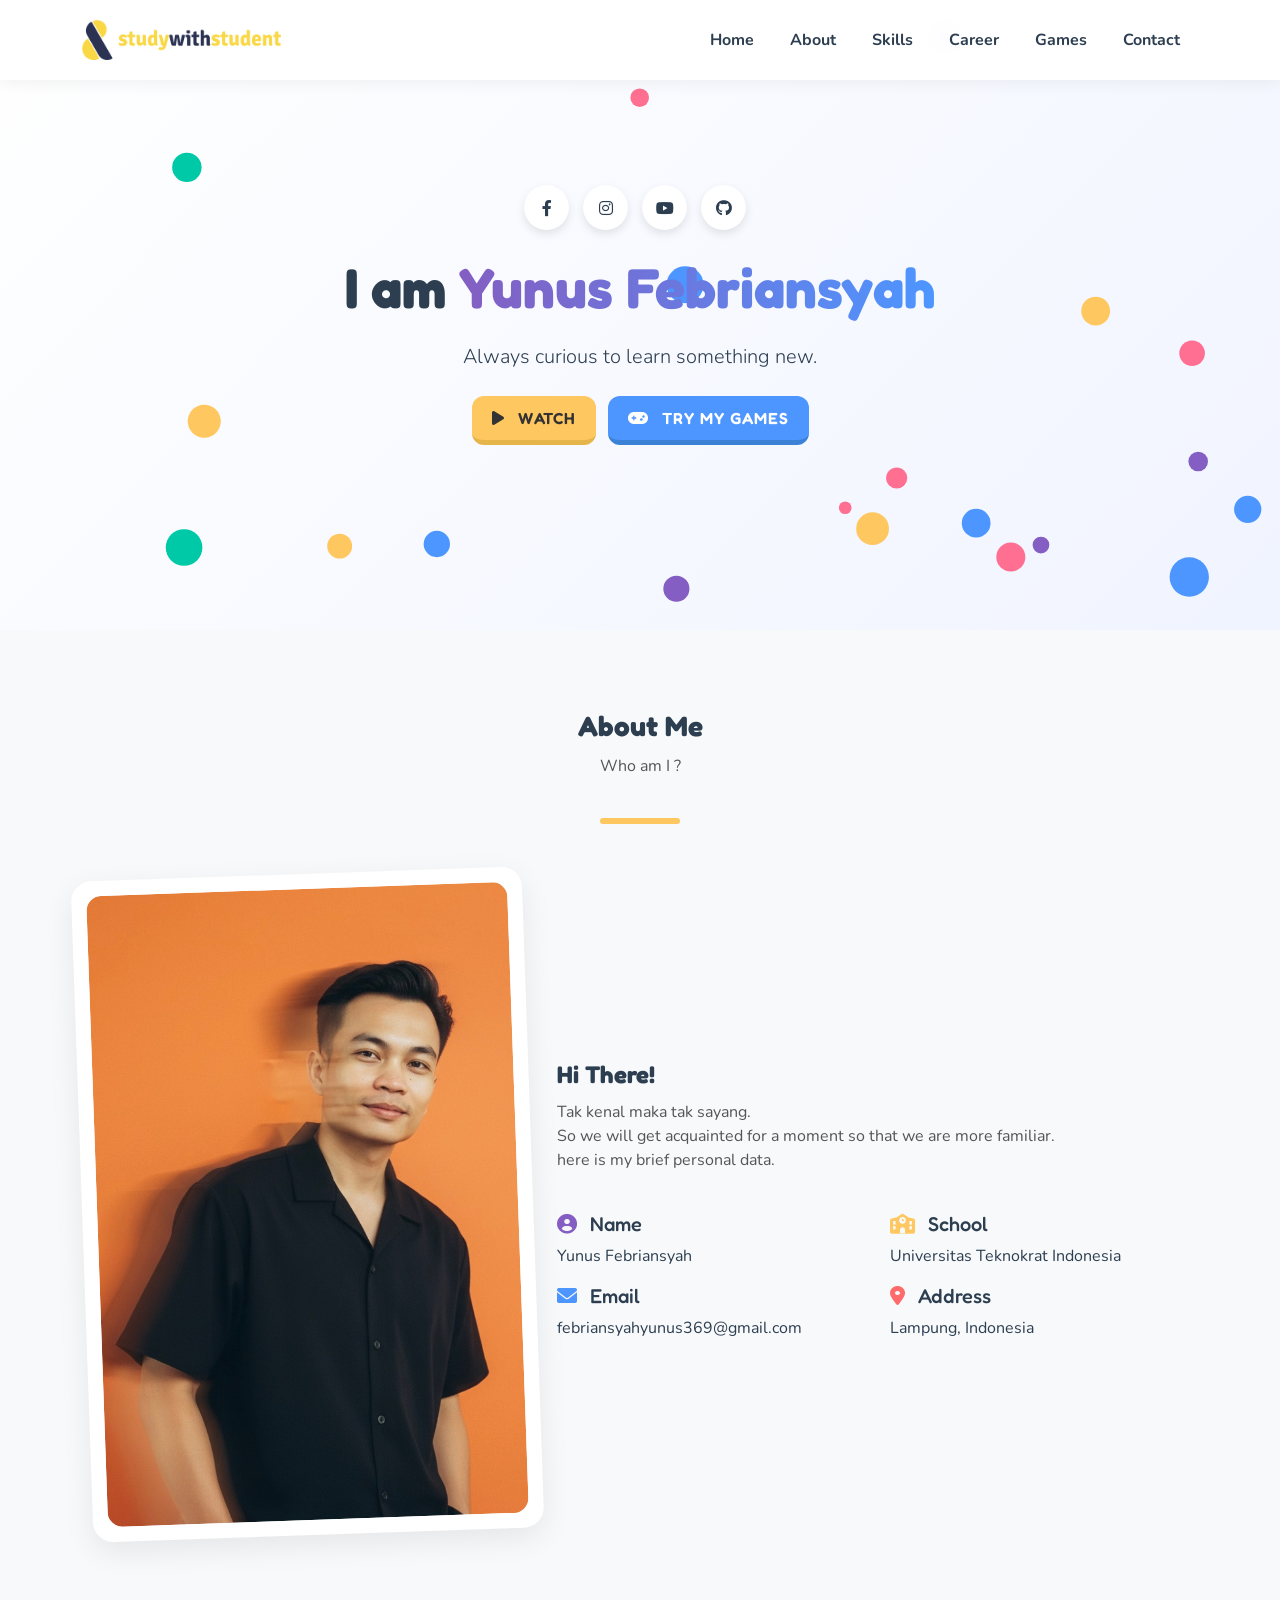
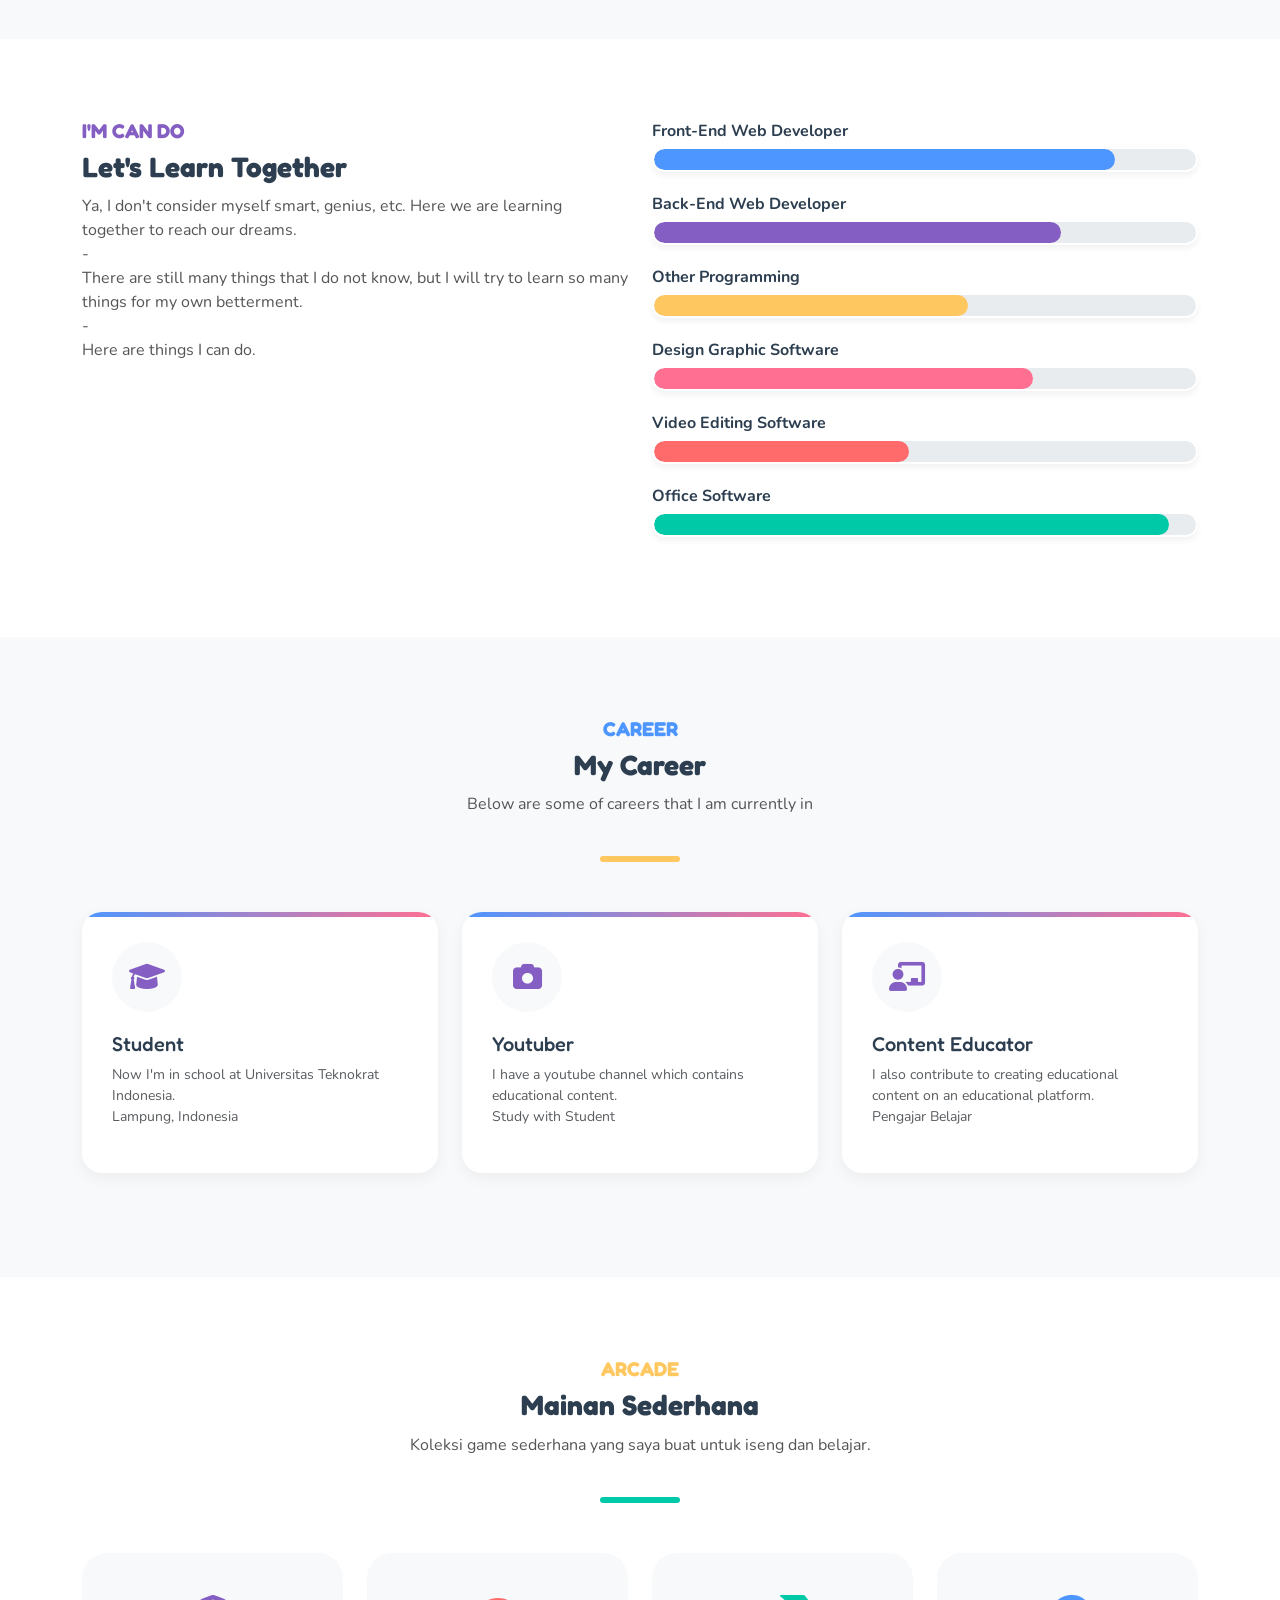
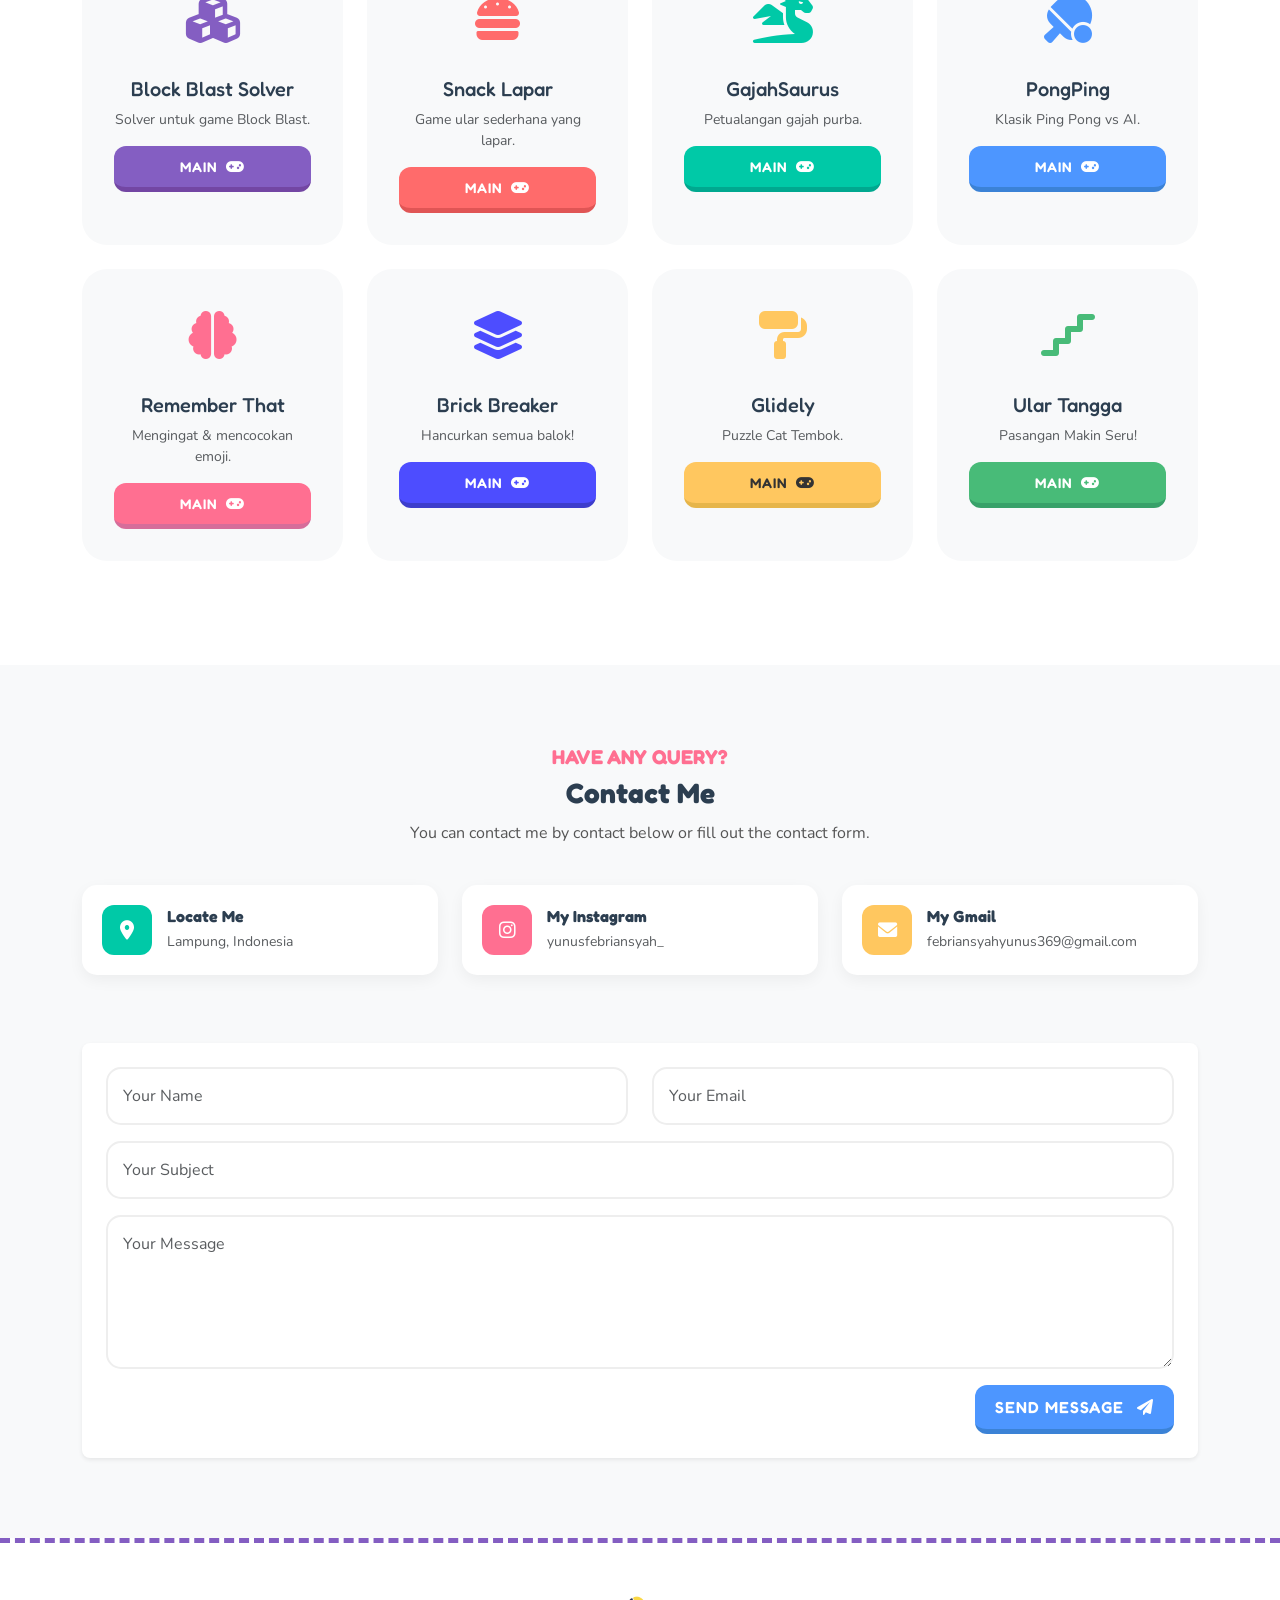
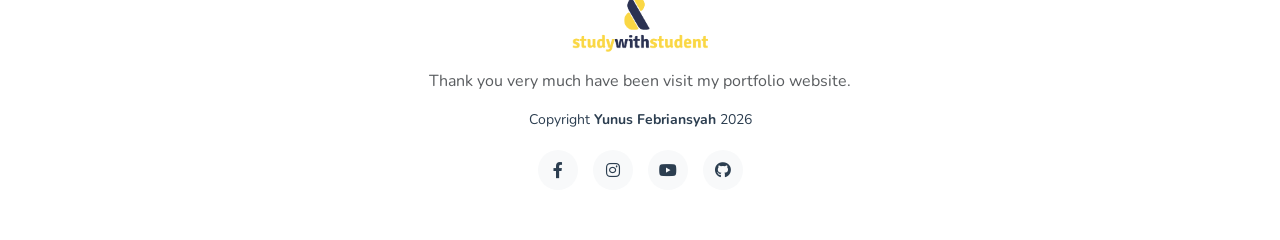
==== commit 5e77da98: "Adjust particle canvas size to hero section Updated particle system to resize based on hero section " ====
--- a/index.html
+++ b/index.html
@@ -1088,8 +1088,13 @@
       // --- 3. CUSTOM PARTICLE SYSTEM ---
       const canvas = document.getElementById('particles-js');
       const ctx = canvas.getContext('2d');
-      canvas.width = window.innerWidth;
-      canvas.height = window.innerHeight;
+      const heroSection = document.getElementById('hero');
+      
+      function resizeCanvas() {
+        canvas.width = heroSection.offsetWidth;
+        canvas.height = heroSection.offsetHeight;
+      }
+      resizeCanvas();
 
       let particlesArray;
 
@@ -1123,7 +1128,7 @@
 
       function initParticles() {
         particlesArray = [];
-        for (let i = 0; i < 50; i++) {
+        for (let i = 0; i < 20; i++) {
           particlesArray.push(new Particle());
         }
       }
@@ -1141,8 +1146,7 @@
       animateParticles();
 
       window.addEventListener('resize', () => {
-        canvas.width = window.innerWidth;
-        canvas.height = window.innerHeight;
+        resizeCanvas();
         initParticles();
       });
 
